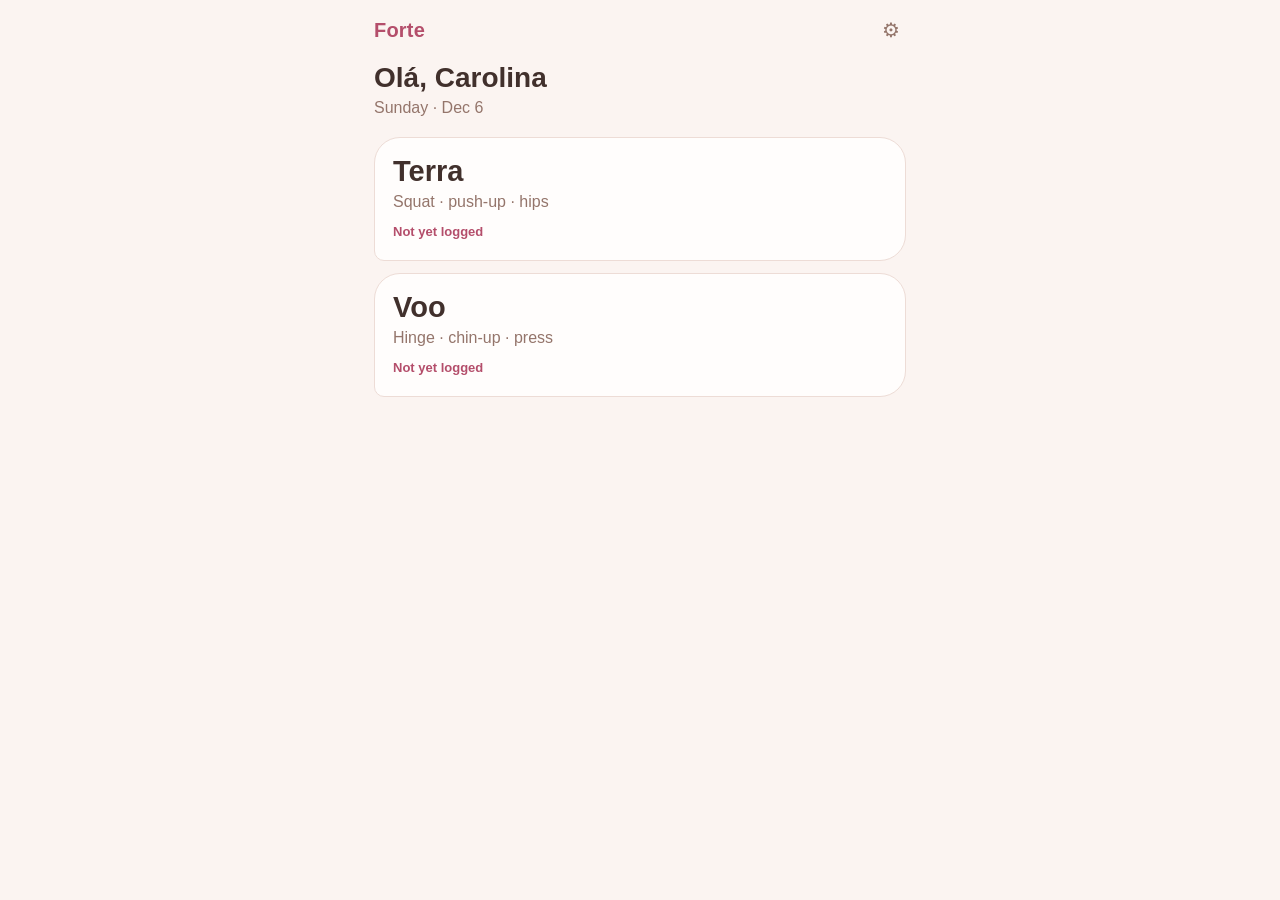
==== index.html @ d0f040a5 "Forte v1.0.0 — Carolina's gym companion (Morning Rosé) Strength Rebuild engine, reskinned and reseed" ====
<!DOCTYPE html>
<html lang="en">
<head>
<meta charset="utf-8">
<meta name="viewport" content="width=device-width, initial-scale=1, maximum-scale=1, viewport-fit=cover, user-scalable=no">
<title>Forte</title>
<meta name="description" content="Carolina's gym companion — the Forte program">
<meta name="theme-color" media="(prefers-color-scheme: light)" content="#FBF4F1">
<meta name="theme-color" media="(prefers-color-scheme: dark)" content="#241B1E">
<meta name="apple-mobile-web-app-capable" content="yes">
<meta name="mobile-web-app-capable" content="yes">
<meta name="apple-mobile-web-app-status-bar-style" content="black-translucent">
<meta name="apple-mobile-web-app-title" content="Forte">
<link rel="manifest" href="manifest.webmanifest">
<link rel="apple-touch-icon" href="icons/icon-180.png">
<link rel="icon" type="image/png" href="icons/icon-192.png">
<link rel="stylesheet" href="styles.css">
<script>
  // Set the pinned theme before first paint so there's no flash.
  try {
    var s = JSON.parse(localStorage.getItem('forte-state-v1'));
    var t = s && s.settings && s.settings.theme;
    if (t === 'light' || t === 'dark') document.documentElement.setAttribute('data-theme', t);
  } catch (e) {}
</script>
</head>
<body>
  <main id="app"></main>

  <script src="seed.js"></script>
  <script src="app.js"></script>
  <script>
    if ('serviceWorker' in navigator) {
      window.addEventListener('load', () =>
        navigator.serviceWorker.register('sw.js', { updateViaCache: 'none' }));
    }
  </script>
</body>
</html>
---- styles.css ----
/* Forte — Morning Rosé. One gym surface, one-press rest.
   Warm shell, one deep rose, rounded display type, petal corners.
   All state reads on luminance contrast, never hue alone.
   Base = light (the rosé identity). Dark twin follows. An explicit
   data-theme on <html> wins over the OS preference, both directions. */

:root, :root[data-theme="light"] {
  --bg: #FBF4F1;
  --surface: #F4E7E2;
  --card: #FFFDFC;
  --raised: #F0E1DB;
  --line: #EDDCD6;
  --ink: #41302C;
  --dim: #94756B;
  --rose: #B44E6B;
  --rose-wash: rgba(180, 78, 107, 0.10);
  --on-rose: #FFF6F3;
  --danger: #B0563B;
}

/* Evening rosé: cocoa-plum field, a lighter rose that holds its
   luminance lift against the dark page. */
:root[data-theme="dark"] {
  --bg: #241B1E;
  --surface: #2D2226;
  --card: #33272B;
  --raised: #3D2E33;
  --line: #443338;
  --ink: #F5EAE7;
  --dim: #B69C99;
  --rose: #E08BA0;
  --rose-wash: rgba(224, 139, 160, 0.14);
  --on-rose: #3C1420;
  --danger: #E8917B;
}

@media (prefers-color-scheme: dark) {
  :root:not([data-theme]) {
    --bg: #241B1E;
    --surface: #2D2226;
    --card: #33272B;
    --raised: #3D2E33;
    --line: #443338;
    --ink: #F5EAE7;
    --dim: #B69C99;
    --rose: #E08BA0;
    --rose-wash: rgba(224, 139, 160, 0.14);
    --on-rose: #3C1420;
    --danger: #E8917B;
  }
}

:root {
  --display: ui-rounded, 'SF Pro Rounded', 'Arial Rounded MT Bold', -apple-system, sans-serif;
  --body: -apple-system, BlinkMacSystemFont, 'Segoe UI', Roboto, sans-serif;
  --radius: 20px;
  /* the petal: three soft corners, one tucked — the app's one flourish */
  --petal: 26px 26px 26px 10px;
}

* { margin: 0; padding: 0; box-sizing: border-box; }
html { -webkit-text-size-adjust: 100%; }
body {
  background: var(--bg);
  color: var(--ink);
  font-family: var(--body);
  font-size: 16px;
  line-height: 1.45;
  min-height: 100dvh;
  -webkit-tap-highlight-color: transparent;
  overflow-x: clip;   /* one over-wide element must never shift the page */
}
button { font: inherit; color: inherit; background: none; border: none; cursor: pointer; }
input, textarea, select { font: inherit; color: var(--ink); }
a { color: inherit; text-decoration: none; }

:focus-visible { outline: 2px solid var(--rose); outline-offset: 2px; border-radius: 6px; }

@media (prefers-reduced-motion: reduce) {
  *, *::before, *::after { transition: none !important; animation: none !important; }
}

.hidden { display: none !important; }

/* ---------- layout ---------- */

#app {
  max-width: 560px;
  margin: 0 auto;
  padding: calc(env(safe-area-inset-top) + 14px) 14px calc(env(safe-area-inset-bottom) + 40px);
}

.topbar {
  display: flex; align-items: center; justify-content: space-between;
  margin-bottom: 16px; gap: 10px;
}
.wordmark {
  font-family: var(--display); font-weight: 700; font-size: 20px;
  color: var(--rose); letter-spacing: 0.01em;
}
.gear { font-size: 20px; color: var(--dim); padding: 2px 6px; }
.backlink {
  font-family: var(--display); font-weight: 700; font-size: 15px;
  color: var(--dim);
}

.eyebrow {
  font-family: var(--display); font-weight: 700; font-size: 15px;
  color: var(--rose);
  margin: 18px 0 8px;
}

/* ---------- home ---------- */

.greet { margin: 4px 0 18px; }
.greet-ola {
  font-family: var(--display); font-weight: 700; font-size: 28px;
  line-height: 1.1;
}
.greet-date { color: var(--dim); margin-top: 2px; }

.daygrid { display: grid; gap: 12px; }
.daycard {
  display: block; background: var(--card); border: 1px solid var(--line);
  border-radius: var(--petal); padding: 18px 18px;
}
.daycard-name {
  font-family: var(--display); font-weight: 700; font-size: 29px;
  line-height: 1.1;
}
.daycard-sub { color: var(--dim); margin-top: 2px; }
.daycard-last {
  margin-top: 10px; font-family: var(--display); font-weight: 700;
  font-size: 13px; color: var(--rose); font-variant-numeric: tabular-nums;
}

/* ---------- day header ---------- */

.dayhead { margin-bottom: 10px; }
.dayhead-name {
  font-family: var(--display); font-weight: 700; font-size: 26px;
}
.dayhead-sub { color: var(--dim); font-size: 17px; font-weight: 500; font-family: var(--body); }

/* ---------- rest dock ---------- */

.restdock {
  position: sticky; top: env(safe-area-inset-top, 0px); z-index: 5;
  background: var(--bg);
  padding: 8px 0 10px;
  margin: 0 0 12px;
}

/* Opaque strip over the status-bar / Dynamic Island band so content
   scrolling past the stuck restdock doesn't show through it. */
body::before {
  content: '';
  position: fixed; top: 0; left: 0; right: 0;
  height: env(safe-area-inset-top, 0px);
  background: var(--bg);
  z-index: 6;
  pointer-events: none;
}

.rest-idle { display: grid; grid-template-columns: 1fr 1fr; gap: 10px; }
.restbtn {
  background: var(--rose); color: var(--on-rose);
  border-radius: 999px; padding: 15px 10px;
  font-family: var(--display); font-weight: 700; font-size: 18px;
}
.restbtn span { font-variant-numeric: tabular-nums; opacity: 0.8; margin-left: 4px; }
.restbtn.heavy { background: var(--raised); color: var(--ink); border: 1px solid var(--line); }

/* Running rest is a pill that fills as she rests — the button is the clock. */
.rest-running {
  position: relative; overflow: hidden;
  background: var(--card); border: 1px solid var(--line);
  border-radius: 999px; padding: 11px 18px;
}
.rest-fill {
  position: absolute; top: 0; bottom: 0; left: 0; width: 0;
  background: var(--rose-wash); border-right: 2px solid var(--rose);
  transition: width 0.25s linear;
}
.rest-row { position: relative; display: flex; align-items: center; gap: 10px; }
.rest-time {
  font-family: var(--display); font-weight: 700; font-size: 27px;
  font-variant-numeric: tabular-nums; min-width: 70px;
}
.rest-label { color: var(--dim); font-size: 13px; flex: 1; }
.rest-mini {
  width: 40px; height: 40px; border-radius: 999px;
  background: var(--raised); border: 1px solid var(--line);
  font-size: 16px; color: var(--dim); flex: none;
}

.rest-done {
  width: 100%; background: var(--rose); color: var(--on-rose);
  border-radius: 999px; padding: 15px 10px;
  font-family: var(--display); font-weight: 700; font-size: 18px;
  animation: restpulse 0.9s ease-in-out infinite alternate;
}
@keyframes restpulse { from { filter: brightness(1); } to { filter: brightness(1.12); } }

/* ---------- slots ---------- */

/* minmax(0,1fr): a number input's intrinsic width must never size the track */
.slots { display: grid; gap: 11px; grid-template-columns: minmax(0, 1fr); }
.slot {
  background: var(--card); border: 1px solid var(--line);
  border-radius: var(--radius); padding: 14px 16px;
}
.slot-head { display: flex; justify-content: space-between; align-items: baseline; gap: 10px; }
.slot-name {
  font-family: var(--display); font-weight: 700; font-size: 19px;
  line-height: 1.15;
}
.slot-target {
  font-family: var(--display); font-weight: 700; font-size: 13.5px;
  color: var(--dim); white-space: nowrap;
  font-variant-numeric: tabular-nums;
}
.slot-cue { color: var(--dim); font-size: 14px; margin-top: 3px; }

.warmup {
  margin-top: 8px; padding: 7px 11px; border-radius: 12px;
  background: var(--rose-wash); font-size: 14px;
}
.warmup-tag {
  font-family: var(--display); font-weight: 700; font-size: 12.5px;
  color: var(--rose);
  margin-right: 6px;
}

.menu { margin: 8px 0 0; padding-left: 18px; font-size: 14px; }
.menu li { margin: 1px 0; }

.slot-foot { display: flex; align-items: center; gap: 10px; margin-top: 10px; }
.chip {
  display: inline-flex; align-items: baseline; gap: 5px;
  background: var(--raised); border: 1px solid var(--line);
  border-radius: 999px; padding: 8px 16px;
}
.chip-num {
  font-family: var(--display); font-weight: 700; font-size: 21px;
  font-variant-numeric: tabular-nums;
}
.chip-unit { color: var(--dim); font-size: 13px; }
.chip-reps {
  font-family: var(--display); font-weight: 700; font-size: 16px;
  color: var(--dim); font-variant-numeric: tabular-nums;
}
.chip.open .chip-reps { color: var(--ink); }
.chip-caret {
  align-self: center; display: inline-block;
  color: var(--dim); font-size: 10px; margin-left: 2px;
  transition: transform 0.15s ease;
}
.chip.open { border-color: var(--rose); background: var(--rose-wash); }
.chip.open .chip-caret { transform: rotate(180deg); color: var(--rose); }

.notebtn {
  margin-left: auto; color: var(--dim); font-size: 14px; padding: 8px 6px;
}
.notebtn.has-note { color: var(--rose); }

.chip-edit { display: flex; gap: 8px; margin-top: 10px; }
.chip-edit.stacked { display: block; }
.edit-row { display: flex; gap: 8px; align-items: center; }
.edit-row + .edit-row { margin-top: 8px; }
.edit-tag {
  width: 40px; flex: none; text-align: right;
  font-family: var(--display); font-weight: 700; font-size: 12px;
  color: var(--dim);
}
.step {
  width: 56px; border-radius: 999px; background: var(--raised);
  border: 1px solid var(--line);
  font-family: var(--display); font-weight: 700; font-size: 17px;
}
.chip-input {
  flex: 1; min-width: 0; text-align: center;
  background: var(--surface); border: 1px solid var(--line); border-radius: 14px;
  padding: 10px 6px; font-size: 20px; font-variant-numeric: tabular-nums;
}

.note-edit { margin-top: 8px; }
.note-edit textarea, #finishnote, #importbox {
  width: 100%; background: var(--surface); border: 1px solid var(--line);
  border-radius: 14px; padding: 9px 11px; font-size: 15px; resize: vertical;
}

/* ---------- finish ---------- */

.finishbtn {
  width: 100%; margin-top: 16px;
  border: 1px solid var(--line); background: var(--card); color: var(--ink);
  border-radius: 999px; padding: 15px 10px;
  font-family: var(--display); font-weight: 700; font-size: 18px;
}
.finishbtn.solid { background: var(--rose); color: var(--on-rose); border: none; }
.finish-wrap { display: grid; gap: 12px; }
.finish-hint { color: var(--dim); font-size: 14px; }

/* ---------- settings & editor ---------- */

.settings { display: grid; gap: 12px; }
.setrow {
  display: flex; align-items: center; justify-content: space-between; gap: 10px;
  background: var(--card); border: 1px solid var(--line);
  border-radius: var(--radius); padding: 12px 15px;
}
.setlabel { font-weight: 600; }
.segwrap { display: flex; gap: 6px; }
.seg {
  padding: 7px 14px; border-radius: 999px; border: 1px solid var(--line);
  background: var(--surface); color: var(--dim);
  font-family: var(--display); font-weight: 700; font-size: 14px;
}
.seg.on { background: var(--rose); color: var(--on-rose); border-color: var(--rose); }
.setnum {
  width: 76px; text-align: center; background: var(--surface);
  border: 1px solid var(--line); border-radius: 12px; padding: 8px 6px;
  font-variant-numeric: tabular-nums;
}
.setbtn {
  display: inline-block; padding: 8px 15px; border-radius: 999px;
  border: 1px solid var(--line); background: var(--surface); color: var(--ink);
  font-size: 14px; text-align: center;
}
.setbtn.danger { color: var(--danger); border-color: var(--danger); }
.btnrow { display: flex; gap: 8px; flex-wrap: wrap; }
.version { color: var(--dim); font-size: 13px; text-align: center; margin-top: 8px; }

.proglist { display: grid; gap: 8px; margin-bottom: 6px; }
.progrow {
  display: flex; justify-content: space-between; align-items: baseline; gap: 10px;
  background: var(--card); border: 1px solid var(--line);
  border-radius: 14px; padding: 11px 14px; font-weight: 600;
}
.progrow-target { color: var(--dim); font-weight: 400; font-size: 14px; white-space: nowrap; }

.editfield { display: grid; gap: 4px; }
.editfield span {
  font-family: var(--display); font-weight: 700; font-size: 13px;
  color: var(--dim);
}
.editfield input, .editfield textarea {
  background: var(--surface); border: 1px solid var(--line);
  border-radius: 14px; padding: 10px 12px; font-size: 15px; width: 100%;
}

/* ---------- toast ---------- */

#toast {
  position: fixed; left: 50%; bottom: calc(env(safe-area-inset-bottom) + 20px);
  transform: translateX(-50%) translateY(16px);
  background: var(--raised); color: var(--ink);
  border: 1px solid var(--line); border-radius: 16px;
  padding: 10px 18px; font-size: 15px; opacity: 0;
  transition: opacity 0.2s, transform 0.2s; pointer-events: none;
  max-width: 90vw; text-align: center; z-index: 50;
}
#toast.show { opacity: 1; transform: translateX(-50%) translateY(0); }
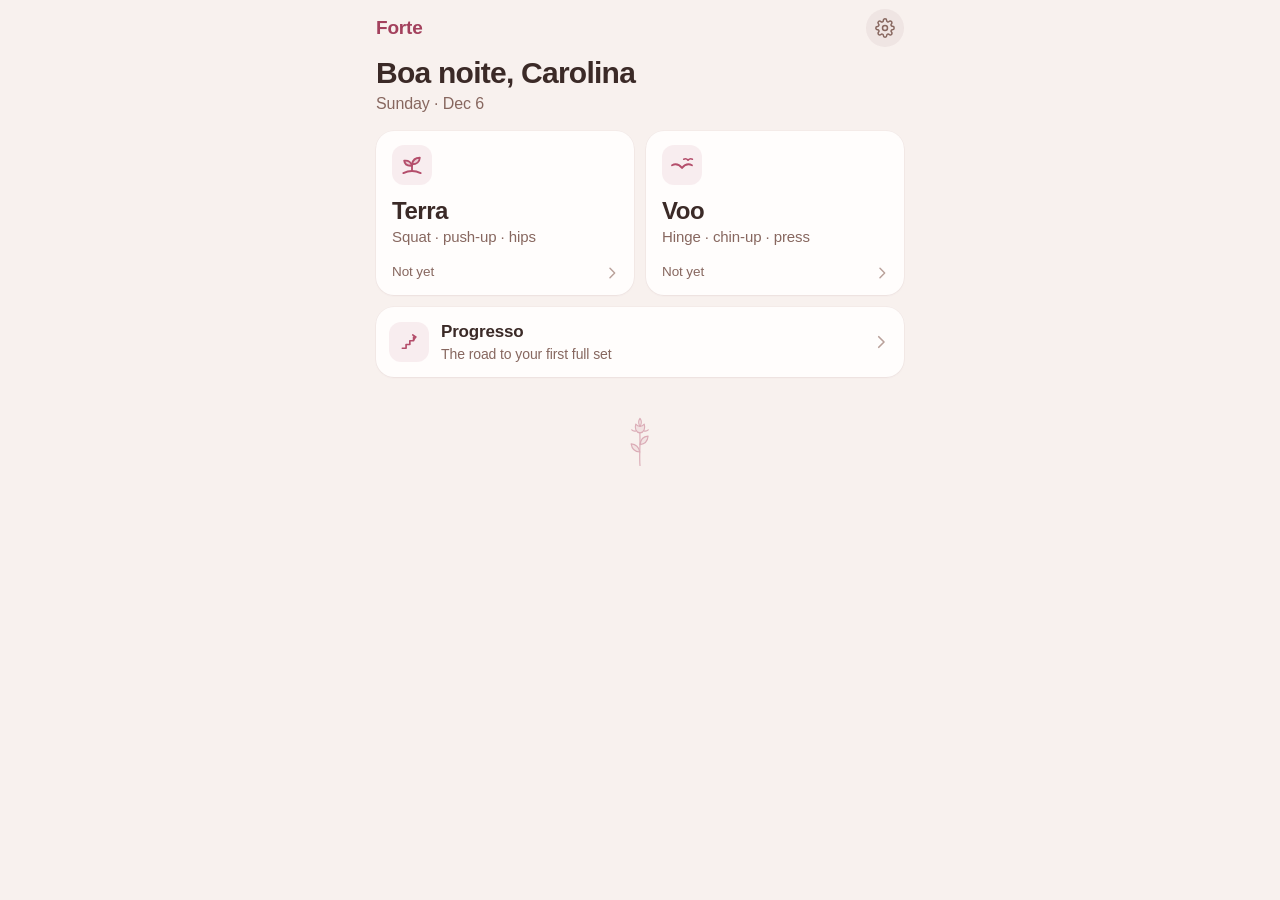
==== commit e291c9b8: "Design pass: calmer surfaces, one row per exercise, Progresso rebuilt (v1.10.0) Visual and Progresso" ====
--- a/index.html
+++ b/index.html
@@ -5,8 +5,8 @@
 <meta name="viewport" content="width=device-width, initial-scale=1, maximum-scale=1, viewport-fit=cover, user-scalable=no">
 <title>Forte</title>
 <meta name="description" content="Carolina's gym companion — the Forte program">
-<meta name="theme-color" media="(prefers-color-scheme: light)" content="#FBF4F1">
-<meta name="theme-color" media="(prefers-color-scheme: dark)" content="#241B1E">
+<meta name="theme-color" media="(prefers-color-scheme: light)" content="#F8F1EE">
+<meta name="theme-color" media="(prefers-color-scheme: dark)" content="#1D1517">
 <meta name="apple-mobile-web-app-capable" content="yes">
 <meta name="mobile-web-app-capable" content="yes">
 <meta name="apple-mobile-web-app-status-bar-style" content="black-translucent">
--- a/styles.css
+++ b/styles.css
@@ -1,203 +1,371 @@
-/* Forte — Morning Rosé. One gym surface, one-press rest.
-   Warm shell, one deep rose, rounded display type, petal corners.
-   All state reads on luminance contrast, never hue alone.
-   Base = light (the rosé identity). Dark twin follows. An explicit
+/* Forte — Morning Rosé, calmer. One gym surface, one-press rest.
+   Warm shell, one deep rose. The system font carries the words; Barlow
+   Condensed is kept for numbers only, so weights, reps and the rest clock
+   read like an instrument. Borderless cards, one radius family.
+   State always reads on luminance or shape, never hue alone. */
+
+@font-face {
+  font-family: 'Barlow Condensed';
+  font-style: normal; font-weight: 500; font-display: swap;
+  src: url('fonts/barlow-condensed-500.woff2') format('woff2');
+}
+@font-face {
+  font-family: 'Barlow Condensed';
+  font-style: normal; font-weight: 600; font-display: swap;
+  src: url('fonts/barlow-condensed-600.woff2') format('woff2');
+}
+
+/* ---------- tokens ----------
+   Base = light (the rosé identity); the evening twin follows. An explicit
    data-theme on <html> wins over the OS preference, both directions. */
 
 :root, :root[data-theme="light"] {
-  --bg: #FBF4F1;
-  --surface: #F4E7E2;
-  --card: #FFFDFC;
-  --raised: #F0E1DB;
-  --line: #EDDCD6;
-  --ink: #41302C;
-  --dim: #94756B;
+  --bg: #F8F1EE;
+  --glass: rgba(248, 241, 238, 0.86);
+  --surface: #FFFDFC;          /* cards */
+  --inset: #F8EFEB;            /* panels inside cards */
+  --fill: rgba(96, 44, 54, 0.06);     /* controls */
+  --fill-2: rgba(96, 44, 54, 0.11);   /* pressed / selected */
+  --sep: rgba(96, 44, 54, 0.1);
+  --ink: #3B2A27;
+  --dim: #87675F;
+  --faint: #B9A19A;
   --rose: #B44E6B;
-  --rose-wash: rgba(180, 78, 107, 0.10);
+  --rose-ink: #A3415D;        /* rose as text */
+  --rose-wash: rgba(180, 78, 107, 0.09);
+  --rose-line: rgba(180, 78, 107, 0.26);
   --on-rose: #FFF6F3;
   --danger: #B0563B;
+  --card-shadow: 0 1px 2px rgba(96, 44, 54, 0.05), 0 0 0 0.5px rgba(96, 44, 54, 0.06);
+  --seg-on: #FFFDFC;
+  color-scheme: light;
 }
 
 /* Evening rosé: cocoa-plum field, a lighter rose that holds its
    luminance lift against the dark page. */
 :root[data-theme="dark"] {
-  --bg: #241B1E;
-  --surface: #2D2226;
-  --card: #33272B;
-  --raised: #3D2E33;
-  --line: #443338;
+  --bg: #1D1517;
+  --glass: rgba(29, 21, 23, 0.86);
+  --surface: #2A1F22;
+  --inset: #33272A;
+  --fill: rgba(255, 228, 234, 0.07);
+  --fill-2: rgba(255, 228, 234, 0.12);
+  --sep: rgba(255, 228, 234, 0.08);
   --ink: #F5EAE7;
-  --dim: #B69C99;
+  --dim: #B49A96;
+  --faint: #7C6468;
   --rose: #E08BA0;
-  --rose-wash: rgba(224, 139, 160, 0.14);
+  --rose-ink: #EC9DB0;
+  --rose-wash: rgba(224, 139, 160, 0.13);
+  --rose-line: rgba(224, 139, 160, 0.3);
   --on-rose: #3C1420;
   --danger: #E8917B;
+  --card-shadow: none;
+  --seg-on: #4A3A3E;
+  color-scheme: dark;
 }
 
 @media (prefers-color-scheme: dark) {
   :root:not([data-theme]) {
-    --bg: #241B1E;
-    --surface: #2D2226;
-    --card: #33272B;
-    --raised: #3D2E33;
-    --line: #443338;
+    --bg: #1D1517;
+    --glass: rgba(29, 21, 23, 0.86);
+    --surface: #2A1F22;
+    --inset: #33272A;
+    --fill: rgba(255, 228, 234, 0.07);
+    --fill-2: rgba(255, 228, 234, 0.12);
+    --sep: rgba(255, 228, 234, 0.08);
     --ink: #F5EAE7;
-    --dim: #B69C99;
+    --dim: #B49A96;
+    --faint: #7C6468;
     --rose: #E08BA0;
-    --rose-wash: rgba(224, 139, 160, 0.14);
+    --rose-ink: #EC9DB0;
+    --rose-wash: rgba(224, 139, 160, 0.13);
+    --rose-line: rgba(224, 139, 160, 0.3);
     --on-rose: #3C1420;
     --danger: #E8917B;
+    --card-shadow: none;
+    --seg-on: #4A3A3E;
+    color-scheme: dark;
   }
 }
 
 :root {
-  --display: ui-rounded, 'SF Pro Rounded', 'Arial Rounded MT Bold', -apple-system, sans-serif;
-  --body: -apple-system, BlinkMacSystemFont, 'Segoe UI', Roboto, sans-serif;
-  --radius: 20px;
-  /* the petal: three soft corners, one tucked — the app's one flourish */
-  --petal: 26px 26px 26px 10px;
+  --num: 'Barlow Condensed', 'Avenir Next Condensed', 'Arial Narrow', sans-serif;
+  --body: -apple-system, BlinkMacSystemFont, 'SF Pro Text', 'Segoe UI', Roboto, sans-serif;
+  --r-card: 18px;
+  --r-ctl: 12px;
+  --r-sm: 9px;
+  --ease: cubic-bezier(0.2, 0.8, 0.2, 1);
+  --spring: cubic-bezier(0.34, 1.56, 0.64, 1);
+  --gutter: 16px;
 }
 
 * { margin: 0; padding: 0; box-sizing: border-box; }
-html { -webkit-text-size-adjust: 100%; }
+html { -webkit-text-size-adjust: 100%; touch-action: manipulation; }
 body {
   background: var(--bg);
   color: var(--ink);
   font-family: var(--body);
   font-size: 16px;
-  line-height: 1.45;
+  line-height: 1.4;
+  letter-spacing: -0.006em;
   min-height: 100dvh;
+  -webkit-font-smoothing: antialiased;
   -webkit-tap-highlight-color: transparent;
   overflow-x: clip;   /* one over-wide element must never shift the page */
 }
-button { font: inherit; color: inherit; background: none; border: none; cursor: pointer; }
-input, textarea, select { font: inherit; color: var(--ink); }
+button {
+  font: inherit; color: inherit; background: none; border: none; cursor: pointer;
+  letter-spacing: inherit; text-align: inherit;
+}
+button, a { -webkit-user-select: none; user-select: none; -webkit-touch-callout: none; }
+input, textarea, select { font: inherit; color: var(--ink); letter-spacing: normal; }
+input::placeholder, textarea::placeholder { color: var(--faint); }
 a { color: inherit; text-decoration: none; }
-
+svg { display: block; }
+h1 { font: inherit; }
+
+/* no spinners on number fields — the steppers do that job */
+input[type="number"] { -moz-appearance: textfield; appearance: textfield; }
+input[type="number"]::-webkit-inner-spin-button,
+input[type="number"]::-webkit-outer-spin-button { -webkit-appearance: none; margin: 0; }
+
+:focus { outline: none; }
 :focus-visible { outline: 2px solid var(--rose); outline-offset: 2px; border-radius: 6px; }
+input:focus-visible, textarea:focus-visible { outline: none; }
+
+.hidden { display: none !important; }
+.dim { color: var(--dim); }
+
+.ico { width: 20px; height: 20px; flex: none; }
+
+/* Press feedback: everything tappable gives a little under the thumb. */
+.daycard, .prow, .restbtn, .rest-mini, .rest-done, .ring, .rung, .val,
+.step, .finishbtn, .seg, .setbtn, .progrow, .mrow, .road, .gear, .backlink,
+.switch, .grow-link, .slot-main {
+  transition: transform 0.16s var(--ease), opacity 0.16s var(--ease),
+              background-color 0.16s var(--ease), color 0.16s var(--ease);
+}
+.daycard:active, .prow:active, .finishbtn:active, .road:active { transform: scale(0.982); }
+.restbtn:active, .rest-done:active, .rung:active, .seg:active, .setbtn:active { transform: scale(0.96); }
+.step:active, .rest-mini:active, .gear:active { transform: scale(0.92); background: var(--fill-2); }
+.ring:active { transform: scale(0.88); }
+.backlink:active, .slot-main:active, .val:active { opacity: 0.55; }
+.mrow:active, .progrow:active, .grow-link:active { background: var(--fill); }
 
 @media (prefers-reduced-motion: reduce) {
   *, *::before, *::after { transition: none !important; animation: none !important; }
 }
-
-.hidden { display: none !important; }
 
 /* ---------- layout ---------- */
 
 #app {
   max-width: 560px;
   margin: 0 auto;
-  padding: calc(env(safe-area-inset-top) + 14px) 14px calc(env(safe-area-inset-bottom) + 40px);
+  padding: calc(env(safe-area-inset-top) + 6px) var(--gutter) calc(env(safe-area-inset-bottom) + 48px);
 }
 
 .topbar {
   display: flex; align-items: center; justify-content: space-between;
-  margin-bottom: 16px; gap: 10px;
+  min-height: 44px; margin-bottom: 4px; gap: 10px;
 }
 .wordmark {
-  font-family: var(--display); font-weight: 700; font-size: 20px;
-  color: var(--rose); letter-spacing: 0.01em;
-}
-.gear { font-size: 20px; color: var(--dim); padding: 2px 6px; }
+  font-size: 19px; font-weight: 700; letter-spacing: -0.01em;
+  color: var(--rose-ink);
+}
+.gear {
+  width: 38px; height: 38px; border-radius: 50%;
+  display: grid; place-items: center;
+  background: var(--fill); color: var(--dim);
+}
+/* Padded out to a ~44pt target (negative margin keeps the layout). */
 .backlink {
-  font-family: var(--display); font-weight: 700; font-size: 15px;
-  color: var(--dim);
-}
-
-.eyebrow {
-  font-family: var(--display); font-weight: 700; font-size: 15px;
-  color: var(--rose);
-  margin: 18px 0 8px;
-}
+  display: inline-flex; align-items: center; gap: 2px;
+  font-size: 17px; font-weight: 500; color: var(--rose-ink);
+  padding: 10px 14px 10px 10px; margin: -10px -14px -10px -10px;
+}
+.backlink .ico { width: 22px; height: 22px; margin-left: -4px; }
+
+.pagehead {
+  font-size: 30px; font-weight: 700; letter-spacing: -0.025em; line-height: 1.12;
+  margin: 2px 0 4px;
+}
+/* Section labels: sentence case, small and calm — no caps anywhere. */
+.sechead {
+  font-size: 15px; font-weight: 600; color: var(--dim); letter-spacing: -0.005em;
+  margin: 24px 4px 8px;
+}
+
+.card, .group {
+  background: var(--surface); box-shadow: var(--card-shadow);
+  border-radius: var(--r-card);
+}
+.group { overflow: hidden; }
+
+/* ---------- ornaments ---------- */
+
+.daymark {
+  width: 40px; height: 40px; flex: none; display: grid; place-items: center;
+  background: var(--rose-wash); color: var(--rose); border-radius: 12px;
+}
+.dayglyph { width: 26px; height: 26px; }
+
+.fieldmark { display: flex; justify-content: center; margin-top: 36px; }
+.sprig { width: 34px; height: 54px; color: var(--rose); opacity: 0.42; }
+
+.bloom-mini { width: 15px; height: 15px; color: var(--rose); flex: none; }
 
 /* ---------- home ---------- */
 
-.greet { margin: 4px 0 18px; }
-.greet-ola {
-  font-family: var(--display); font-weight: 700; font-size: 28px;
-  line-height: 1.1;
-}
-.greet-date { color: var(--dim); margin-top: 2px; }
-
-.daygrid { display: grid; gap: 12px; }
+.greet { margin: 6px 0 16px; }
+.greet-ola { font-size: 30px; font-weight: 700; letter-spacing: -0.025em; line-height: 1.12; }
+.greet-date { color: var(--dim); font-size: 16px; margin-top: 3px; }
+
+.daygrid {
+  display: grid; gap: 12px;
+  grid-template-columns: repeat(auto-fit, minmax(150px, 1fr));
+}
 .daycard {
-  display: block; background: var(--card); border: 1px solid var(--line);
-  border-radius: var(--petal); padding: 18px 18px;
-}
-.daycard-name {
-  font-family: var(--display); font-weight: 700; font-size: 29px;
-  line-height: 1.1;
-}
-.daycard-sub { color: var(--dim); margin-top: 2px; }
+  display: flex; flex-direction: column;
+  background: var(--surface); box-shadow: var(--card-shadow);
+  border-radius: var(--r-card); padding: 14px 14px 13px 16px; min-height: 164px;
+}
+.daycard .daymark { margin-bottom: 12px; }
+.daycard-name { font-size: 24px; font-weight: 700; letter-spacing: -0.02em; line-height: 1.15; }
+.daycard-sub { color: var(--dim); font-size: 15px; margin-top: 2px; line-height: 1.3; }
 .daycard-last {
-  margin-top: 10px; font-family: var(--display); font-weight: 700;
-  font-size: 13px; color: var(--rose); font-variant-numeric: tabular-nums;
-}
+  margin-top: auto; padding-top: 12px;
+  display: flex; align-items: center; justify-content: space-between; gap: 6px;
+  font-size: 13.5px; color: var(--dim);
+}
+.daycard-last .ico { width: 16px; height: 16px; color: var(--faint); }
+.daycard-live, .daycard-done {
+  color: var(--rose-ink); font-weight: 600; display: inline-flex; align-items: center; gap: 6px;
+}
+.daycard-live::before {
+  content: ''; width: 7px; height: 7px; border-radius: 50%; background: var(--rose);
+  box-shadow: 0 0 0 3px var(--rose-wash);
+}
+
+.prow {
+  display: flex; align-items: center; gap: 12px;
+  background: var(--surface); box-shadow: var(--card-shadow);
+  border-radius: var(--r-card); padding: 13px 14px 13px 13px; margin-top: 12px;
+}
+.prow-mark {
+  width: 40px; height: 40px; flex: none; display: grid; place-items: center;
+  background: var(--rose-wash); border-radius: 12px; color: var(--rose);
+}
+.prow-body { min-width: 0; flex: 1; display: flex; flex-direction: column; }
+.prow-t { font-size: 17px; font-weight: 600; letter-spacing: -0.01em; }
+.prow-s {
+  color: var(--dim); font-size: 14px; margin-top: 1px;
+  white-space: nowrap; overflow: hidden; text-overflow: ellipsis;
+}
+.prow-chev { color: var(--faint); display: flex; }
+.prow-chev .ico { width: 18px; height: 18px; }
 
 /* ---------- day header ---------- */
 
-.dayhead { margin-bottom: 10px; }
-.dayhead-name {
-  font-family: var(--display); font-weight: 700; font-size: 26px;
-}
-.dayhead-sub { color: var(--dim); font-size: 17px; font-weight: 500; font-family: var(--body); }
-
-/* ---------- rest dock ---------- */
-
-.restdock {
+.dayhead { display: flex; align-items: center; justify-content: space-between; gap: 12px; margin: 2px 0 8px; }
+.dayhead-name { font-size: 30px; font-weight: 700; letter-spacing: -0.025em; line-height: 1.12; }
+.dayhead-sub { color: var(--dim); font-size: 16px; margin-top: 2px; }
+
+/* ---------- dock: trail + rest, frosted and pinned ----------
+   The session scrolls under it; every rest state is the same height so
+   nothing below ever jumps. The trail rides inside, always in view. */
+
+.dock {
   position: sticky; top: env(safe-area-inset-top, 0px); z-index: 5;
-  background: var(--bg);
-  padding: 8px 0 10px;
-  margin: 0 0 12px;
-}
-
-/* Opaque strip over the status-bar / Dynamic Island band so content
-   scrolling past the stuck restdock doesn't show through it. */
+  background: var(--glass);
+  -webkit-backdrop-filter: saturate(180%) blur(22px);
+  backdrop-filter: saturate(180%) blur(22px);
+  margin: 0 calc(-1 * var(--gutter)) 8px;
+  padding: 8px var(--gutter) 10px;
+}
+/* Matching strip over the status bar / Dynamic Island band. */
 body::before {
   content: '';
   position: fixed; top: 0; left: 0; right: 0;
   height: env(safe-area-inset-top, 0px);
-  background: var(--bg);
-  z-index: 6;
-  pointer-events: none;
-}
+  background: var(--glass);
+  -webkit-backdrop-filter: saturate(180%) blur(22px);
+  backdrop-filter: saturate(180%) blur(22px);
+  z-index: 6; pointer-events: none;
+}
+
+.trail { display: flex; align-items: center; gap: 10px; margin: 0 2px 9px; }
+.trail-bar { display: flex; gap: 3px; flex: 1; }
+.trail-pip {
+  flex: 1; height: 4px; border-radius: 2px; background: var(--fill-2);
+  transition: background-color 0.3s var(--ease);
+}
+.trail-pip.on { background: var(--rose); }
+.trail-count {
+  font-family: var(--num); font-weight: 600; font-size: 15px;
+  color: var(--dim); font-variant-numeric: tabular-nums; white-space: nowrap;
+}
+.trail.all .trail-count { color: var(--rose-ink); }
+/* The last ring of the session sends a ripple down the bar. */
+.trail.bloomed .trail-pip { animation: pipwave 0.6s var(--ease) backwards; }
+.trail.bloomed .trail-pip:nth-child(2) { animation-delay: 40ms; }
+.trail.bloomed .trail-pip:nth-child(3) { animation-delay: 80ms; }
+.trail.bloomed .trail-pip:nth-child(4) { animation-delay: 120ms; }
+.trail.bloomed .trail-pip:nth-child(5) { animation-delay: 160ms; }
+.trail.bloomed .trail-pip:nth-child(6) { animation-delay: 200ms; }
+.trail.bloomed .trail-pip:nth-child(7) { animation-delay: 240ms; }
+.trail.bloomed .trail-pip:nth-child(8) { animation-delay: 280ms; }
+.trail.bloomed .trail-pip:nth-child(9) { animation-delay: 320ms; }
+.trail.bloomed .trail-pip:nth-child(n+10) { animation-delay: 360ms; }
+@keyframes pipwave { 40% { transform: scaleY(2.4); } }
 
 .rest-idle { display: grid; grid-template-columns: 1fr 1fr; gap: 10px; }
 .restbtn {
+  height: 64px;
+  display: flex; align-items: center; justify-content: center; gap: 8px;
   background: var(--rose); color: var(--on-rose);
-  border-radius: 999px; padding: 15px 10px;
-  font-family: var(--display); font-weight: 700; font-size: 18px;
-}
-.restbtn span { font-variant-numeric: tabular-nums; opacity: 0.8; margin-left: 4px; }
-.restbtn.heavy { background: var(--raised); color: var(--ink); border: 1px solid var(--line); }
-
-/* Running rest is a pill that fills as she rests — the button is the clock. */
+  border-radius: 16px; padding: 0 10px;
+}
+.restbtn-k { font-size: 16px; font-weight: 600; opacity: 0.8; }
+.restbtn-t {
+  font-family: var(--num); font-weight: 600; font-size: 28px; line-height: 1;
+  font-variant-numeric: tabular-nums; letter-spacing: 0.01em;
+}
+.restbtn.quiet { background: var(--surface); color: var(--ink); box-shadow: var(--card-shadow); }
+.restbtn.quiet .restbtn-k { color: var(--dim); opacity: 1; }
+
+/* Running rest is the box that fills as she rests — the box is the clock. */
 .rest-running {
-  position: relative; overflow: hidden;
-  background: var(--card); border: 1px solid var(--line);
-  border-radius: 999px; padding: 11px 18px;
+  position: relative; overflow: hidden; height: 64px;
+  background: var(--surface); box-shadow: var(--card-shadow);
+  border-radius: 16px; padding: 0 12px 0 16px;
+  display: flex; align-items: center;
 }
 .rest-fill {
   position: absolute; top: 0; bottom: 0; left: 0; width: 0;
-  background: var(--rose-wash); border-right: 2px solid var(--rose);
+  background: var(--rose-wash);
   transition: width 0.25s linear;
 }
-.rest-row { position: relative; display: flex; align-items: center; gap: 10px; }
+.rest-row { position: relative; display: flex; align-items: center; gap: 12px; width: 100%; }
 .rest-time {
-  font-family: var(--display); font-weight: 700; font-size: 27px;
-  font-variant-numeric: tabular-nums; min-width: 70px;
-}
-.rest-label { color: var(--dim); font-size: 13px; flex: 1; }
+  font-family: var(--num); font-weight: 600; font-size: 40px; line-height: 1;
+  font-variant-numeric: tabular-nums; letter-spacing: 0.01em; min-width: 78px;
+}
+.rest-label {
+  font-size: 15px; font-weight: 500; color: var(--dim); flex: 1; min-width: 0;
+  white-space: nowrap; overflow: hidden; text-overflow: ellipsis;
+}
 .rest-mini {
-  width: 40px; height: 40px; border-radius: 999px;
-  background: var(--raised); border: 1px solid var(--line);
-  font-size: 16px; color: var(--dim); flex: none;
-}
+  width: 40px; height: 40px; border-radius: 50%;
+  display: grid; place-items: center;
+  background: var(--fill); color: var(--ink); flex: none;
+}
+.rest-mini .ico { width: 18px; height: 18px; }
 
 .rest-done {
-  width: 100%; background: var(--rose); color: var(--on-rose);
-  border-radius: 999px; padding: 15px 10px;
-  font-family: var(--display); font-weight: 700; font-size: 18px;
+  width: 100%; height: 64px; background: var(--rose); color: var(--on-rose);
+  border-radius: 16px; font-size: 19px; font-weight: 700; letter-spacing: -0.01em;
+  text-align: center;
   animation: restpulse 0.9s ease-in-out infinite alternate;
 }
 @keyframes restpulse { from { filter: brightness(1); } to { filter: brightness(1.12); } }
@@ -205,160 +373,490 @@
 /* ---------- slots ---------- */
 
 /* minmax(0,1fr): a number input's intrinsic width must never size the track */
-.slots { display: grid; gap: 11px; grid-template-columns: minmax(0, 1fr); }
-.slot {
-  background: var(--card); border: 1px solid var(--line);
-  border-radius: var(--radius); padding: 14px 16px;
-}
-.slot-head { display: flex; justify-content: space-between; align-items: baseline; gap: 10px; }
+.slots { display: grid; gap: 12px; grid-template-columns: minmax(0, 1fr); }
+
+/* Consecutive singles share a card; pairs and trios get their own card
+   with a header. Rows are split by hairlines that start at the name. */
+.slotgroup {
+  background: var(--surface); box-shadow: var(--card-shadow);
+  border-radius: var(--r-card); overflow: hidden;
+  display: grid; grid-template-columns: minmax(0, 1fr);
+}
+.slot { position: relative; padding: 0 14px; }
+.slot + .slot::before {
+  content: ''; position: absolute; top: 0; left: 54px; right: 0;
+  border-top: 0.5px solid var(--sep);
+}
+.slot-row { position: relative; display: flex; align-items: center; gap: 12px; min-height: 64px; }
+.slot-main {
+  flex: 1; min-width: 0; text-align: left; padding: 11px 0;
+  display: flex; flex-direction: column; gap: 1px;
+}
 .slot-name {
-  font-family: var(--display); font-weight: 700; font-size: 19px;
-  line-height: 1.15;
-}
-.slot-target {
-  font-family: var(--display); font-weight: 700; font-size: 13.5px;
-  color: var(--dim); white-space: nowrap;
+  font-size: 17px; font-weight: 600; letter-spacing: -0.012em; line-height: 1.25;
+  transition: opacity 0.2s;
+}
+.note-dot {
+  display: none; width: 6px; height: 6px; border-radius: 50%;
+  background: var(--rose); margin-left: 7px; vertical-align: 3px;
+}
+.slot.has-note .note-dot { display: inline-block; }
+.slot-sub {
+  font-size: 14.5px; line-height: 1.3; color: var(--dim);
+  white-space: nowrap; overflow: hidden; text-overflow: ellipsis;
+  transition: opacity 0.2s;
+}
+.sub-t {
+  font-family: var(--num); font-weight: 500; font-size: 15.5px;
+  font-variant-numeric: tabular-nums; letter-spacing: 0.01em;
+}
+.sub-r.now { color: var(--rose-ink); font-weight: 600; }
+.slot.open .slot-name { color: var(--rose-ink); }
+
+/* Everything under the row sits in the name's column, not the ring's. */
+.slot-drawer {
+  margin-left: 40px; padding: 0 0 16px;
+  display: grid; grid-template-columns: minmax(0, 1fr); gap: 12px;
+  animation: reveal 0.22s var(--ease);
+}
+@keyframes reveal { from { opacity: 0; transform: translateY(-4px); } to { opacity: 1; transform: none; } }
+.slot-cue { color: var(--dim); font-size: 15px; line-height: 1.4; margin-top: -4px; }
+.pair-note {
+  display: flex; align-items: center; gap: 6px;
+  font-size: 14px; font-weight: 600; color: var(--rose-ink);
+}
+.pair-note .ico { width: 15px; height: 15px; }
+
+/* Pair / trio card: a tinted header names the deal and its rest. When
+   the last member finishes, the header turns into a small bloom. */
+.grouphead {
+  display: flex; align-items: center; min-height: 38px;
+  padding: 9px 16px 8px 14px;
+  font-size: 13.5px; font-weight: 600; color: var(--rose-ink);
+  background: var(--rose-wash);
+}
+.gh-live, .gh-done { display: flex; align-items: center; gap: 7px; flex: 1; min-width: 0; }
+.gh-live .ico { width: 15px; height: 15px; }
+.gh-rest { margin-left: auto; font-weight: 500; color: var(--dim); font-family: var(--num); font-size: 15px; font-variant-numeric: tabular-nums; }
+.gh-done { display: none; }
+.slotgroup.done .gh-live { display: none; }
+.slotgroup.done .gh-done { display: flex; }
+.slotgroup.done .grouphead { background: transparent; }
+.slotgroup.just .gh-done { animation: ghin 0.5s var(--spring); }
+.slotgroup.just .gh-done .bloom-mini { animation: spinin 0.7s var(--spring); }
+@keyframes ghin { from { opacity: 0; transform: translateY(4px); } }
+@keyframes spinin { from { transform: rotate(-90deg) scale(0.2); } }
+
+/* The ring: tap when a set is done. 28px visual; an invisible inset
+   extends the hit area to ~50pt. */
+.ring {
+  width: 28px; height: 28px; flex: none; align-self: center;
+  border-radius: 50%; border: 2px solid var(--faint); background: transparent;
+  position: relative; padding: 0;
+}
+.ring::before { content: ''; position: absolute; inset: -11px; }
+.ring.on { background: var(--rose); border-color: var(--rose); }
+.ring.on:not(.counting)::after {
+  content: ''; position: absolute; inset: 0;
+  background: var(--on-rose);
+  -webkit-mask: url("data:image/svg+xml,%3Csvg xmlns='http://www.w3.org/2000/svg' viewBox='0 0 24 24' fill='none' stroke='black' stroke-width='3.2' stroke-linecap='round' stroke-linejoin='round'%3E%3Cpath d='M5 12.5l4.5 4.5L19 7.5'/%3E%3C/svg%3E") center / 15px no-repeat;
+  mask: url("data:image/svg+xml,%3Csvg xmlns='http://www.w3.org/2000/svg' viewBox='0 0 24 24' fill='none' stroke='black' stroke-width='3.2' stroke-linecap='round' stroke-linejoin='round'%3E%3Cpath d='M5 12.5l4.5 4.5L19 7.5'/%3E%3C/svg%3E") center / 15px no-repeat;
+}
+.ring.pop { animation: ringpop 0.34s var(--ease); }
+@keyframes ringpop { 0% { transform: scale(0.82); } 55% { transform: scale(1.12); } 100% { transform: scale(1); } }
+
+/* Counting ring: each tap banks one set and draws an arc of rose. */
+.ring.counting, .ring.counting.on { background: transparent; border: none; }
+.ring.counting svg { position: absolute; inset: 0; width: 28px; height: 28px; }
+.ring-track { fill: none; stroke: var(--faint); stroke-width: 2; }
+.ring-arc {
+  fill: none; stroke: var(--rose); stroke-width: 2.6; stroke-linecap: round;
+  transform: rotate(-90deg); transform-origin: center;
+  transition: stroke-dashoffset 0.35s var(--ease);
+}
+.ring.counting.on .ring-track { fill: var(--rose); stroke: var(--rose); }
+.ring-count {
+  position: absolute; inset: 0; display: grid; place-items: center;
+  font-family: var(--num); font-weight: 600; font-size: 14px; line-height: 1;
+  color: var(--rose-ink); font-variant-numeric: tabular-nums;
+}
+.ring-count .ico { width: 15px; height: 15px; }
+.ring.counting.on .ring-count { color: var(--on-rose); }
+
+/* Petal burst — five petals fly off the ring when an exercise is done. */
+.burst { position: absolute; width: 0; height: 0; pointer-events: none; z-index: 2; }
+.burst i {
+  position: absolute; left: -4px; top: -5px; width: 8px; height: 10px;
+  background: var(--rose); border-radius: 50% 50% 50% 50% / 60% 60% 40% 40%;
+  transform: rotate(var(--a)) translateY(-8px) scale(0.6); opacity: 0;
+  animation: petalfly 0.8s var(--ease) var(--d) forwards;
+}
+@keyframes petalfly {
+  0% { opacity: 0.95; transform: rotate(var(--a)) translateY(-8px) scale(0.6); }
+  60% { opacity: 0.8; }
+  100% { opacity: 0; transform: rotate(calc(var(--a) + 40deg)) translateY(-30px) scale(1); }
+}
+
+/* Done rows settle: the line dims and any open drawer folds away. */
+.slot.done .slot-name, .slot.done .slot-sub, .slot.done .val { opacity: 0.42; }
+.slot.done .slot-drawer { display: none; }
+
+.warmup {
+  padding: 9px 11px; border-radius: var(--r-ctl);
+  background: var(--inset); font-size: 14.5px; line-height: 1.38;
+}
+.warmup-tag { font-weight: 600; color: var(--rose-ink); margin-right: 4px; }
+
+/* Rung pills: the menu as a tappable ladder; the pick feeds Progresso. */
+.rungs { display: flex; flex-wrap: wrap; gap: 6px; }
+.rung {
+  font-size: 14.5px; font-weight: 500; line-height: 1.2; text-align: left;
+  background: var(--fill); border-radius: 999px; padding: 8px 13px;
+  color: var(--ink); min-height: 36px;
+}
+.rung.on { background: var(--rose); color: var(--on-rose); font-weight: 600; }
+.rung-detail { color: var(--dim); font-size: 14px; line-height: 1.38; margin-top: -4px; }
+
+/* Today's number, right-aligned: the thing she glances for mid-set. */
+.val {
+  display: inline-flex; align-items: baseline; gap: 3px; flex: none;
+  max-width: 46%; padding: 10px 0 10px 8px; text-align: right;
+}
+.val-num {
+  font-family: var(--num); font-weight: 600; font-size: 26px; line-height: 1;
+  font-variant-numeric: tabular-nums; letter-spacing: 0.005em;
+}
+.val-unit { color: var(--dim); font-size: 13px; margin-right: 4px; }
+.val-reps {
+  font-family: var(--num); font-weight: 600; font-size: 20px; line-height: 1;
+  color: var(--dim); font-variant-numeric: tabular-nums;
+}
+.val-add { font-size: 15px; font-weight: 600; color: var(--rose-ink); margin-right: 4px; }
+.slot.open .val-reps { color: var(--ink); }
+
+.chip-edit { display: grid; gap: 8px; grid-template-columns: minmax(0, 1fr); }
+.edit-row { display: flex; gap: 8px; align-items: center; }
+.edit-tag { width: 34px; flex: none; font-size: 13px; font-weight: 500; color: var(--dim); }
+.step {
+  width: 54px; height: 46px; flex: none; border-radius: var(--r-ctl);
+  background: var(--fill); color: var(--ink);
+  font-family: var(--num); font-weight: 600; font-size: 19px;
   font-variant-numeric: tabular-nums;
 }
-.slot-cue { color: var(--dim); font-size: 14px; margin-top: 3px; }
-
-.warmup {
-  margin-top: 8px; padding: 7px 11px; border-radius: 12px;
-  background: var(--rose-wash); font-size: 14px;
-}
-.warmup-tag {
-  font-family: var(--display); font-weight: 700; font-size: 12.5px;
-  color: var(--rose);
-  margin-right: 6px;
-}
-
-.menu { margin: 8px 0 0; padding-left: 18px; font-size: 14px; }
-.menu li { margin: 1px 0; }
-
-.slot-foot { display: flex; align-items: center; gap: 10px; margin-top: 10px; }
-.chip {
-  display: inline-flex; align-items: baseline; gap: 5px;
-  background: var(--raised); border: 1px solid var(--line);
-  border-radius: 999px; padding: 8px 16px;
-}
-.chip-num {
-  font-family: var(--display); font-weight: 700; font-size: 21px;
+.chip-input {
+  flex: 1; min-width: 0; height: 46px; text-align: center;
+  background: var(--inset); border: none; border-radius: var(--r-ctl);
+  box-shadow: inset 0 0 0 1px var(--sep);
+  font-family: var(--num); font-weight: 600; font-size: 24px;
   font-variant-numeric: tabular-nums;
-}
-.chip-unit { color: var(--dim); font-size: 13px; }
-.chip-reps {
-  font-family: var(--display); font-weight: 700; font-size: 16px;
-  color: var(--dim); font-variant-numeric: tabular-nums;
-}
-.chip.open .chip-reps { color: var(--ink); }
-.chip-caret {
-  align-self: center; display: inline-block;
-  color: var(--dim); font-size: 10px; margin-left: 2px;
-  transition: transform 0.15s ease;
-}
-.chip.open { border-color: var(--rose); background: var(--rose-wash); }
-.chip.open .chip-caret { transform: rotate(180deg); color: var(--rose); }
-
-.notebtn {
-  margin-left: auto; color: var(--dim); font-size: 14px; padding: 8px 6px;
-}
-.notebtn.has-note { color: var(--rose); }
-
-.chip-edit { display: flex; gap: 8px; margin-top: 10px; }
-.chip-edit.stacked { display: block; }
-.edit-row { display: flex; gap: 8px; align-items: center; }
-.edit-row + .edit-row { margin-top: 8px; }
-.edit-tag {
-  width: 40px; flex: none; text-align: right;
-  font-family: var(--display); font-weight: 700; font-size: 12px;
-  color: var(--dim);
-}
-.step {
-  width: 56px; border-radius: 999px; background: var(--raised);
-  border: 1px solid var(--line);
-  font-family: var(--display); font-weight: 700; font-size: 17px;
-}
-.chip-input {
-  flex: 1; min-width: 0; text-align: center;
-  background: var(--surface); border: 1px solid var(--line); border-radius: 14px;
-  padding: 10px 6px; font-size: 20px; font-variant-numeric: tabular-nums;
-}
-
-.note-edit { margin-top: 8px; }
-.note-edit textarea, #finishnote, #importbox {
-  width: 100%; background: var(--surface); border: 1px solid var(--line);
-  border-radius: 14px; padding: 9px 11px; font-size: 15px; resize: vertical;
-}
+  transition: box-shadow 0.16s;
+}
+.chip-input:focus { box-shadow: inset 0 0 0 1.5px var(--rose); }
+
+/* 16px everywhere text is typed, so iOS never zooms on focus. */
+.note-edit textarea, #finishnote, #importbox, .editfield input, .editfield textarea {
+  width: 100%; display: block; background: var(--inset); border: none;
+  box-shadow: inset 0 0 0 1px var(--sep);
+  border-radius: var(--r-ctl); padding: 11px 12px;
+  font-size: 16px; line-height: 1.4; resize: none;
+  transition: box-shadow 0.16s;
+}
+.note-edit textarea:focus, #finishnote:focus, #importbox:focus,
+.editfield input:focus, .editfield textarea:focus { box-shadow: inset 0 0 0 1.5px var(--rose); }
+#finishnote, #importbox { background: var(--surface); box-shadow: var(--card-shadow), inset 0 0 0 1px var(--sep); }
+#importbox { font-family: ui-monospace, 'SF Mono', Menlo, monospace; font-size: 16px; resize: vertical; }
 
 /* ---------- finish ---------- */
 
 .finishbtn {
-  width: 100%; margin-top: 16px;
-  border: 1px solid var(--line); background: var(--card); color: var(--ink);
-  border-radius: 999px; padding: 15px 10px;
-  font-family: var(--display); font-weight: 700; font-size: 18px;
-}
-.finishbtn.solid { background: var(--rose); color: var(--on-rose); border: none; }
+  width: 100%; height: 56px; margin-top: 18px;
+  background: var(--surface); color: var(--ink); box-shadow: var(--card-shadow);
+  border-radius: 16px; font-size: 17px; font-weight: 600; letter-spacing: -0.01em;
+  text-align: center;
+}
+.finishbtn.solid, .finishbtn.ready { background: var(--rose); color: var(--on-rose); box-shadow: none; }
+.finishbtn.ready { animation: readyin 0.5s var(--spring); }
+@keyframes readyin { from { transform: scale(0.96); } }
+.finishbtn.solid { margin-top: 4px; }
 .finish-wrap { display: grid; gap: 12px; }
-.finish-hint { color: var(--dim); font-size: 14px; }
-
-/* ---------- settings & editor ---------- */
+.finish-hint { color: var(--dim); font-size: 15px; margin: 4px 4px 0; }
+
+.finish-hero { text-align: center; padding: 6px 0 4px; }
+.bloomwrap { position: relative; width: 116px; height: 116px; margin: 0 auto 6px; }
+.bloom { width: 116px; height: 116px; color: var(--rose); animation: bloomturn 1.6s var(--ease) both; }
+.bloom .petal {
+  transform-box: view-box; transform-origin: 50px 50px;
+  animation: petalopen 0.9s var(--spring) both;
+  animation-delay: calc(var(--i) * 90ms + 120ms);
+}
+.bloom .bloom-core { transform-box: view-box; transform-origin: 50px 50px; animation: corepop 0.5s var(--spring) 1.05s both; }
+@keyframes petalopen { from { transform: scale(0); opacity: 0; } }
+@keyframes corepop { from { transform: scale(0); } }
+@keyframes bloomturn { from { transform: rotate(-40deg); } }
+/* three loose petals drift down once the flower has opened */
+.drift { position: absolute; inset: 0; pointer-events: none; }
+.drift i {
+  position: absolute; top: 46%; left: 50%; width: 9px; height: 12px; opacity: 0;
+  background: var(--rose); border-radius: 50% 50% 50% 50% / 60% 60% 40% 40%;
+  animation: drift 2.4s ease-in 1.3s forwards;
+}
+.drift i:nth-child(2) { animation-delay: 1.6s; --dx: -46px; --r: -160deg; }
+.drift i:nth-child(3) { animation-delay: 1.9s; --dx: 30px; --r: 120deg; width: 7px; height: 10px; }
+@keyframes drift {
+  0% { opacity: 0.85; transform: translate(0, 0) rotate(0); }
+  100% { opacity: 0; transform: translate(var(--dx, 44px), 92px) rotate(var(--r, 200deg)); }
+}
+.boa { font-size: 30px; font-weight: 700; letter-spacing: -0.025em; animation: rise 0.6s var(--ease) 0.5s both; }
+.fsub { color: var(--dim); font-size: 16px; margin-top: 2px; animation: rise 0.6s var(--ease) 0.65s both; }
+@keyframes rise { from { opacity: 0; transform: translateY(6px); } }
+
+.recap {
+  background: var(--surface); box-shadow: var(--card-shadow);
+  border-radius: var(--r-card); padding: 12px 16px 4px;
+}
+.recap-head { font-size: 15px; font-weight: 600; color: var(--dim); margin-bottom: 2px; }
+.rrow {
+  display: flex; justify-content: space-between; align-items: baseline; gap: 10px;
+  padding: 10px 0 11px; border-top: 0.5px solid var(--sep);
+}
+.recap-head + .rrow { border-top: none; }
+.rrow-name { font-weight: 500; font-size: 15.5px; display: inline-flex; align-items: center; gap: 6px; min-width: 0; }
+.rrow-name.dim { color: var(--dim); font-weight: 400; padding-left: 2px; }
+.rrow-note { color: var(--rose-ink); display: inline-flex; }
+.rrow-note .ico { width: 14px; height: 14px; }
+.rrow-num {
+  font-family: var(--num); font-weight: 500; font-size: 18px;
+  color: var(--dim); font-variant-numeric: tabular-nums; white-space: nowrap;
+}
+.rrow-num b { color: var(--ink); font-weight: 600; }
+.rrow-rung { font-size: 15px; font-weight: 500; text-align: right; }
+
+/* ---------- progresso ---------- */
+
+.roads { display: grid; gap: 10px; }
+.road {
+  display: block; width: 100%;
+  background: var(--surface); box-shadow: var(--card-shadow);
+  border-radius: var(--r-card); padding: 13px 16px 14px;
+}
+.road-head { display: flex; justify-content: space-between; align-items: baseline; gap: 10px; }
+.road-title { font-size: 17px; font-weight: 600; letter-spacing: -0.01em; }
+.road-goal {
+  color: var(--dim); font-size: 13.5px; text-align: right;
+  white-space: nowrap; overflow: hidden; text-overflow: ellipsis; min-width: 0;
+}
+.road-now { display: block; color: var(--dim); font-size: 14.5px; margin-top: 10px; line-height: 1.35; }
+.road-now b { color: var(--ink); font-weight: 600; }
+
+/* The road itself: rungs as dots on a line, the goal a small bloom. */
+.road-track { display: flex; align-items: center; margin-top: 14px; height: 18px; }
+.rn {
+  width: 10px; height: 10px; border-radius: 50%; flex: none;
+  box-shadow: inset 0 0 0 2px var(--faint);
+}
+.rn.past { background: var(--rose); box-shadow: none; }
+.rn.now { width: 16px; height: 16px; background: var(--rose); box-shadow: 0 0 0 4px var(--rose-wash); }
+.rn.goal { width: 18px; height: 18px; box-shadow: none; display: grid; place-items: center; opacity: 0.55; }
+.rn.goal .bloom-mini { width: 18px; height: 18px; }
+.rn.goal.now { opacity: 1; background: transparent; }
+.road.reached .rn.goal .bloom-mini { animation: spinin 0.9s var(--spring); }
+.rl { flex: 1; height: 2px; background: var(--fill-2); margin: 0 3px; border-radius: 1px; }
+.rl.past { background: var(--rose); }
+
+/* Assisted chin-ups: one bar of help, shrinking toward zero. */
+.road-bar { position: relative; height: 6px; margin: 16px 22px 0 0; background: var(--fill-2); border-radius: 3px; }
+.road-bar i { position: absolute; left: 0; top: 0; bottom: 0; background: var(--rose); border-radius: 3px; }
+.road-bar b {
+  position: absolute; top: 50%; width: 16px; height: 16px; margin: -8px 0 0 -8px;
+  border-radius: 50%; background: var(--rose); box-shadow: 0 0 0 4px var(--rose-wash);
+}
+.road-goalmark { position: absolute; right: -22px; top: 50%; margin-top: -9px; opacity: 0.55; }
+.road-goalmark .bloom-mini { width: 18px; height: 18px; }
+.road-ends {
+  display: flex; justify-content: space-between; margin: 7px 22px 0 0;
+  font-family: var(--num); font-weight: 500; font-size: 14px; color: var(--dim);
+  font-variant-numeric: tabular-nums;
+}
+
+/* Expanded road: its rungs as a vertical rail, the goal on top. */
+.lad {
+  background: var(--surface); box-shadow: var(--card-shadow);
+  border-radius: var(--r-card); padding: 14px 16px 4px; margin-top: -4px;
+  animation: reveal 0.22s var(--ease);
+}
+.lad-row { display: flex; gap: 12px; }
+.lad-rail { width: 16px; flex: none; display: flex; flex-direction: column; align-items: center; }
+.lad-dot { width: 10px; height: 10px; border-radius: 50%; background: var(--rose); flex: none; margin-top: 5px; }
+.lad-dot.now { width: 14px; height: 14px; margin-top: 3px; box-shadow: 0 0 0 4px var(--rose-wash); }
+.lad-dot.next { background: transparent; box-shadow: inset 0 0 0 2px var(--faint); }
+.lad-dot.goal.next { box-shadow: inset 0 0 0 2px var(--rose); }
+.lad-line { width: 2px; flex: 1; background: var(--sep); margin: 3px 0 -2px; border-radius: 1px; }
+.lad-body {
+  display: flex; justify-content: space-between; align-items: baseline;
+  gap: 10px; flex: 1; min-width: 0; padding-bottom: 13px;
+}
+.lad-name { font-size: 15px; font-weight: 600; }
+.lad-row.next .lad-name { color: var(--dim); font-weight: 500; }
+.lad-meta { font-size: 13px; color: var(--dim); white-space: nowrap; }
+.lad-row.now .lad-meta { color: var(--rose-ink); font-weight: 600; }
+
+/* Next session / since-the-start rows */
+.nrow, .mrow {
+  display: flex; align-items: center; gap: 10px; width: 100%; min-height: 54px;
+  padding: 10px 14px 10px 16px; text-align: left; position: relative;
+}
+.nrow + .nrow::before, .mrow + .mrow::before, .tcard + .mrow::before {
+  content: ''; position: absolute; top: 0; left: 16px; right: 0;
+  border-top: 0.5px solid var(--sep);
+}
+.m-body { flex: 1; min-width: 0; display: flex; flex-direction: column; gap: 1px; }
+.mname {
+  font-size: 15.5px; font-weight: 600; letter-spacing: -0.01em; line-height: 1.25;
+  white-space: nowrap; overflow: hidden; text-overflow: ellipsis;
+}
+.msub { color: var(--dim); font-size: 14px; line-height: 1.3; }
+.mnum {
+  font-family: var(--num); font-weight: 500; font-size: 18px; color: var(--dim);
+  font-variant-numeric: tabular-nums; white-space: nowrap;
+}
+.mnum b { color: var(--ink); font-weight: 600; }
+.m-from { color: var(--faint); }
+.mchev { display: flex; color: var(--faint); transition: transform 0.22s var(--ease), color 0.2s; }
+.mchev .ico { width: 15px; height: 15px; }
+.mrow.open .mchev { transform: rotate(90deg); color: var(--rose); }
+
+.npill {
+  flex: none; font-size: 13.5px; font-weight: 600; white-space: nowrap;
+  border-radius: 999px; padding: 5px 11px;
+  color: var(--ink); background: var(--fill-2);
+}
+.nrow.ready .npill { color: var(--on-rose); background: var(--rose); }
+
+.tcard {
+  background: var(--inset); border-radius: 14px;
+  margin: 0 12px 12px; padding: 10px 12px 12px; animation: reveal 0.22s var(--ease);
+}
+.hist { width: 100%; height: auto; color: var(--rose); overflow: visible; }
+.hist text { font-family: var(--num); font-weight: 600; font-size: 13px; fill: var(--dim); text-anchor: middle; }
+.hist .hist-date { font-weight: 500; font-size: 12px; fill: var(--faint); text-anchor: start; }
+.hist .hist-date.end { text-anchor: end; }
+.tline { color: var(--dim); font-size: 14px; margin-top: 6px; }
+
+.rhythm-card { padding: 14px 16px 14px; }
+.rhythm { display: flex; justify-content: space-between; align-items: flex-end; gap: 6px; }
+.week { text-align: center; flex: 1; }
+.wdots { display: flex; gap: 4px; justify-content: center; min-height: 10px; }
+.wdot { width: 10px; height: 10px; border-radius: 50%; background: var(--rose); }
+.wdot.zero { background: transparent; box-shadow: inset 0 0 0 1.6px var(--faint); }
+.wdot.faded { opacity: 0.25; }
+.wl { font-size: 12px; color: var(--dim); margin-top: 6px; white-space: nowrap; }
+.rhythm-card .tline { margin-top: 12px; }
+
+/* ---------- settings & editor: inset-grouped lists ---------- */
 
 .settings { display: grid; gap: 12px; }
+.settings > .sechead { margin: 12px 4px -4px; }
+.settings > .sechead:first-child { margin-top: 8px; }
 .setrow {
-  display: flex; align-items: center; justify-content: space-between; gap: 10px;
-  background: var(--card); border: 1px solid var(--line);
-  border-radius: var(--radius); padding: 12px 15px;
-}
-.setlabel { font-weight: 600; }
-.segwrap { display: flex; gap: 6px; }
+  display: flex; align-items: center; justify-content: space-between; gap: 12px;
+  min-height: 52px; padding: 8px 14px 8px 16px; position: relative;
+}
+.group > .setrow + .setrow::before, .group > .setrow + .grow-link::before,
+.group > .grow-link + .grow-link::before, .group > .grow-link + .setrow::before {
+  content: ''; position: absolute; top: 0; left: 16px; right: 0;
+  border-top: 0.5px solid var(--sep);
+}
+.setlabel { font-size: 16px; font-weight: 500; }
+
+/* Segmented control, iOS-style: neutral track, raised selection. */
+.segwrap { display: flex; gap: 2px; background: var(--fill); border-radius: 10px; padding: 2px; }
 .seg {
-  padding: 7px 14px; border-radius: 999px; border: 1px solid var(--line);
-  background: var(--surface); color: var(--dim);
-  font-family: var(--display); font-weight: 700; font-size: 14px;
-}
-.seg.on { background: var(--rose); color: var(--on-rose); border-color: var(--rose); }
+  padding: 6px 14px; border-radius: 8px; color: var(--dim);
+  font-size: 14px; font-weight: 600; min-height: 32px;
+}
+.seg.on {
+  background: var(--seg-on); color: var(--ink);
+  box-shadow: 0 1px 3px rgba(0, 0, 0, 0.12), 0 0 0 0.5px rgba(0, 0, 0, 0.04);
+}
+
+/* On/off switch */
+.switch {
+  width: 51px; height: 31px; border-radius: 999px; flex: none;
+  background: var(--fill-2); position: relative;
+}
+.switch::after {
+  content: ''; position: absolute; top: 2px; left: 2px; width: 27px; height: 27px;
+  border-radius: 50%; background: #fff;
+  box-shadow: 0 2px 6px rgba(0, 0, 0, 0.2), 0 0 0 0.5px rgba(0, 0, 0, 0.04);
+  transition: transform 0.24s var(--ease);
+}
+.switch.on { background: var(--rose); }
+.switch.on::after { transform: translateX(20px); }
+
+.numfield { display: inline-flex; align-items: center; gap: 6px; color: var(--dim); font-size: 15px; }
 .setnum {
-  width: 76px; text-align: center; background: var(--surface);
-  border: 1px solid var(--line); border-radius: 12px; padding: 8px 6px;
+  width: 76px; height: 36px; text-align: center; background: var(--fill);
+  border: none; border-radius: var(--r-sm);
+  font-family: var(--num); font-weight: 600; font-size: 20px;
   font-variant-numeric: tabular-nums;
 }
+.setnum:focus { box-shadow: inset 0 0 0 1.5px var(--rose); }
 .setbtn {
-  display: inline-block; padding: 8px 15px; border-radius: 999px;
-  border: 1px solid var(--line); background: var(--surface); color: var(--ink);
-  font-size: 14px; text-align: center;
-}
-.setbtn.danger { color: var(--danger); border-color: var(--danger); }
-.btnrow { display: flex; gap: 8px; flex-wrap: wrap; }
-.version { color: var(--dim); font-size: 13px; text-align: center; margin-top: 8px; }
-
-.proglist { display: grid; gap: 8px; margin-bottom: 6px; }
+  display: inline-flex; align-items: center; justify-content: center; gap: 6px;
+  min-height: 36px; padding: 7px 14px; border-radius: 10px;
+  background: var(--fill); color: var(--ink);
+  font-size: 15px; font-weight: 500; text-align: center;
+}
+.setbtn .ico { width: 16px; height: 16px; }
+.setbtn.danger { color: var(--danger); }
+.btnrow { display: flex; gap: 6px; flex-wrap: wrap; justify-content: flex-end; }
+.edit-actions { justify-content: flex-start; margin-top: 2px; }
+.version { color: var(--faint); font-size: 13px; text-align: center; margin-top: 10px; }
+
+/* Tappable list rows (program list, settings links) */
+.grow-link {
+  display: flex; align-items: center; gap: 10px; width: 100%; text-align: left;
+  min-height: 50px; padding: 10px 12px 10px 16px; position: relative;
+}
+.grow-link .ico { width: 16px; height: 16px; color: var(--faint); margin-left: auto; }
+.grow-link.add { color: var(--rose-ink); font-weight: 600; }
+.grow-link.add .ico { color: var(--rose-ink); width: 18px; height: 18px; margin-left: 0; }
+
+.proglist { display: grid; }
 .progrow {
-  display: flex; justify-content: space-between; align-items: baseline; gap: 10px;
-  background: var(--card); border: 1px solid var(--line);
-  border-radius: 14px; padding: 11px 14px; font-weight: 600;
-}
-.progrow-target { color: var(--dim); font-weight: 400; font-size: 14px; white-space: nowrap; }
-
-.editfield { display: grid; gap: 4px; }
-.editfield span {
-  font-family: var(--display); font-weight: 700; font-size: 13px;
-  color: var(--dim);
-}
-.editfield input, .editfield textarea {
-  background: var(--surface); border: 1px solid var(--line);
-  border-radius: 14px; padding: 10px 12px; font-size: 15px; width: 100%;
-}
+  display: flex; justify-content: space-between; align-items: center; gap: 10px;
+  min-height: 50px; padding: 10px 12px 10px 16px; position: relative;
+  font-weight: 500; font-size: 16px;
+}
+.progrow + .progrow::before, .progrow + .grow-link::before {
+  content: ''; position: absolute; top: 0; left: 16px; right: 0;
+  border-top: 0.5px solid var(--sep);
+}
+.progrow-name { flex: 1; min-width: 0; }
+.progrow-target {
+  color: var(--dim); font-family: var(--num); font-weight: 500; font-size: 16px;
+  white-space: nowrap; font-variant-numeric: tabular-nums;
+  overflow: hidden; text-overflow: ellipsis; max-width: 45%;
+}
+.progrow .ico { width: 16px; height: 16px; color: var(--faint); }
+
+.editfield { display: grid; gap: 6px; }
+.editfield span { margin-left: 4px; font-size: 14px; font-weight: 600; color: var(--dim); }
+.editfield textarea { resize: vertical; }
 
 /* ---------- toast ---------- */
 
 #toast {
-  position: fixed; left: 50%; bottom: calc(env(safe-area-inset-bottom) + 20px);
-  transform: translateX(-50%) translateY(16px);
-  background: var(--raised); color: var(--ink);
-  border: 1px solid var(--line); border-radius: 16px;
-  padding: 10px 18px; font-size: 15px; opacity: 0;
-  transition: opacity 0.2s, transform 0.2s; pointer-events: none;
-  max-width: 90vw; text-align: center; z-index: 50;
-}
-#toast.show { opacity: 1; transform: translateX(-50%) translateY(0); }
+  position: fixed; left: 50%; bottom: calc(env(safe-area-inset-bottom) + 22px);
+  transform: translateX(-50%) translateY(14px) scale(0.96);
+  background: var(--glass); color: var(--ink);
+  -webkit-backdrop-filter: saturate(180%) blur(22px);
+  backdrop-filter: saturate(180%) blur(22px);
+  box-shadow: 0 8px 28px rgba(0, 0, 0, 0.18), 0 0 0 0.5px var(--sep);
+  border-radius: 999px;
+  padding: 11px 20px; font-size: 15px; font-weight: 500; opacity: 0;
+  transition: opacity 0.22s var(--ease), transform 0.3s var(--ease);
+  pointer-events: none;
+  max-width: calc(100vw - 40px); text-align: center; z-index: 50;
+}
+#toast.show { opacity: 1; transform: translateX(-50%) translateY(0) scale(1); }
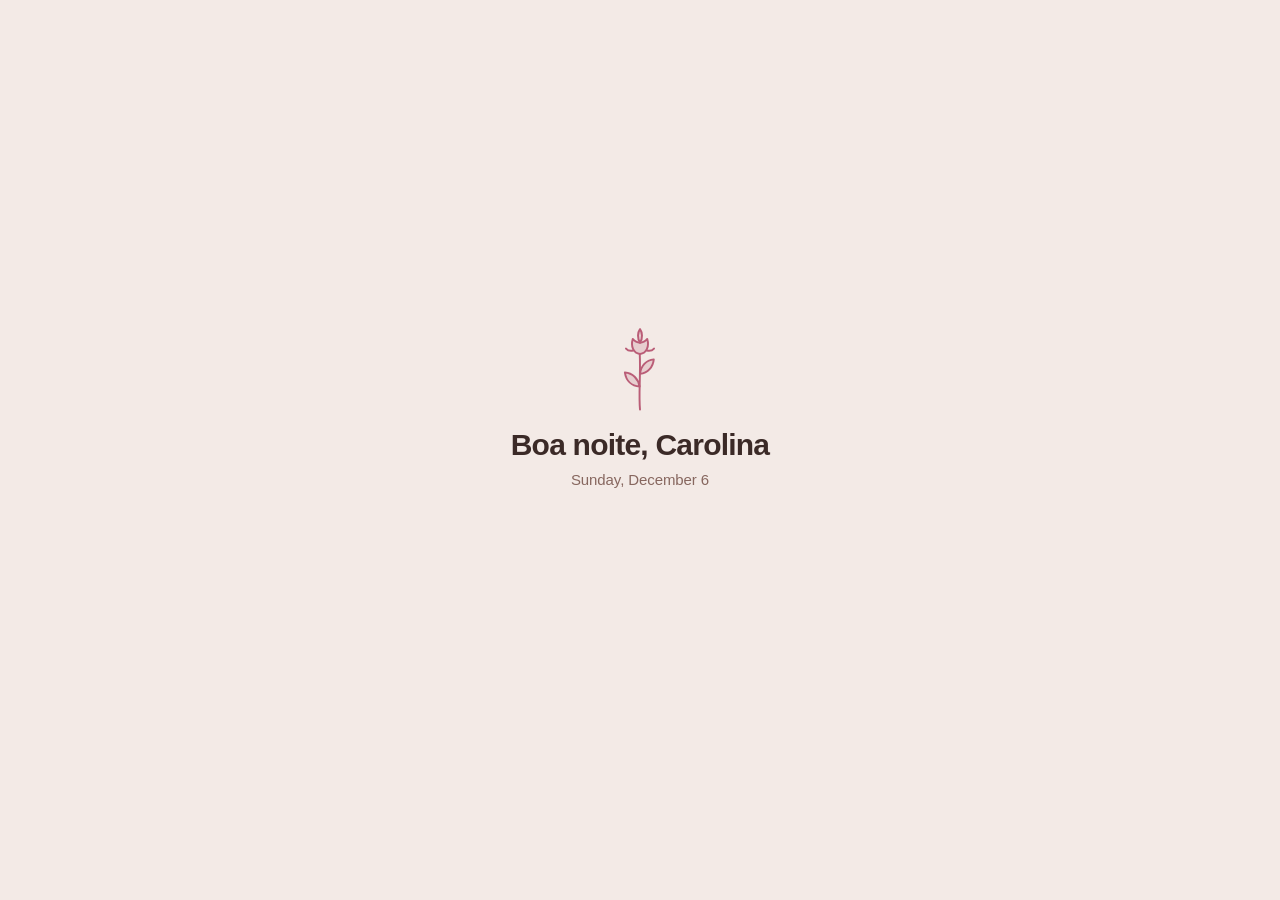
==== commit ec4f2bd1: "Port the Strength Rebuild refine pass to Forte (v2.2.0) Session: ring tap closes editors and drops t" ====
--- a/index.html
+++ b/index.html
@@ -5,7 +5,7 @@
 <meta name="viewport" content="width=device-width, initial-scale=1, maximum-scale=1, viewport-fit=cover, user-scalable=no">
 <title>Forte</title>
 <meta name="description" content="Carolina's gym companion — the Forte program">
-<meta name="theme-color" media="(prefers-color-scheme: light)" content="#F8F1EE">
+<meta name="theme-color" media="(prefers-color-scheme: light)" content="#F3EAE6">
 <meta name="theme-color" media="(prefers-color-scheme: dark)" content="#1D1517">
 <meta name="apple-mobile-web-app-capable" content="yes">
 <meta name="mobile-web-app-capable" content="yes">
--- a/styles.css
+++ b/styles.css
@@ -20,24 +20,26 @@
    data-theme on <html> wins over the OS preference, both directions. */
 
 :root, :root[data-theme="light"] {
-  --bg: #F8F1EE;
-  --glass: rgba(248, 241, 238, 0.86);
-  --surface: #FFFDFC;          /* cards */
+  --bg: #F3EAE6;
+  --glass: rgba(243, 234, 230, 0.86);
+  --glass-clear: rgba(243, 234, 230, 0);
+  --surface: #FFFFFF;          /* cards: crisp white on a blush ground */
   --inset: #F8EFEB;            /* panels inside cards */
   --fill: rgba(96, 44, 54, 0.06);     /* controls */
   --fill-2: rgba(96, 44, 54, 0.11);   /* pressed / selected */
   --sep: rgba(96, 44, 54, 0.1);
   --ink: #3B2A27;
   --dim: #87675F;
-  --faint: #B9A19A;
+  --faint: #9C837C;           /* quietest UI stroke that holds 3:1 on a card */
   --rose: #B44E6B;
   --rose-ink: #A3415D;        /* rose as text */
   --rose-wash: rgba(180, 78, 107, 0.09);
+  --rose-soft: rgba(180, 78, 107, 0.045);   /* a lift under way */
   --rose-line: rgba(180, 78, 107, 0.26);
   --on-rose: #FFF6F3;
   --danger: #B0563B;
-  --card-shadow: 0 1px 2px rgba(96, 44, 54, 0.05), 0 0 0 0.5px rgba(96, 44, 54, 0.06);
-  --seg-on: #FFFDFC;
+  --card-shadow: 0 1px 2px rgba(96, 44, 54, 0.06), 0 0 0 0.5px rgba(96, 44, 54, 0.06);
+  --seg-on: #FFFFFF;
   color-scheme: light;
 }
 
@@ -46,6 +48,7 @@
 :root[data-theme="dark"] {
   --bg: #1D1517;
   --glass: rgba(29, 21, 23, 0.86);
+  --glass-clear: rgba(29, 21, 23, 0);
   --surface: #2A1F22;
   --inset: #33272A;
   --fill: rgba(255, 228, 234, 0.07);
@@ -53,10 +56,11 @@
   --sep: rgba(255, 228, 234, 0.08);
   --ink: #F5EAE7;
   --dim: #B49A96;
-  --faint: #7C6468;
+  --faint: #8E7579;
   --rose: #E08BA0;
   --rose-ink: #EC9DB0;
   --rose-wash: rgba(224, 139, 160, 0.13);
+  --rose-soft: rgba(224, 139, 160, 0.07);
   --rose-line: rgba(224, 139, 160, 0.3);
   --on-rose: #3C1420;
   --danger: #E8917B;
@@ -69,6 +73,7 @@
   :root:not([data-theme]) {
     --bg: #1D1517;
     --glass: rgba(29, 21, 23, 0.86);
+    --glass-clear: rgba(29, 21, 23, 0);
     --surface: #2A1F22;
     --inset: #33272A;
     --fill: rgba(255, 228, 234, 0.07);
@@ -76,10 +81,11 @@
     --sep: rgba(255, 228, 234, 0.08);
     --ink: #F5EAE7;
     --dim: #B49A96;
-    --faint: #7C6468;
+    --faint: #8E7579;
     --rose: #E08BA0;
     --rose-ink: #EC9DB0;
     --rose-wash: rgba(224, 139, 160, 0.13);
+    --rose-soft: rgba(224, 139, 160, 0.07);
     --rose-line: rgba(224, 139, 160, 0.3);
     --on-rose: #3C1420;
     --danger: #E8917B;
@@ -140,13 +146,14 @@
 .ico { width: 20px; height: 20px; flex: none; }
 
 /* Press feedback: everything tappable gives a little under the thumb. */
-.daycard, .prow, .restbtn, .rest-mini, .rest-done, .ring, .rung, .val,
+.upnext, .dayrow, .restbtn, .rest-mini, .rest-done, .ring, .rung, .val,
 .step, .finishbtn, .seg, .setbtn, .progrow, .mrow, .road, .gear, .backlink,
 .switch, .grow-link, .slot-main {
   transition: transform 0.16s var(--ease), opacity 0.16s var(--ease),
               background-color 0.16s var(--ease), color 0.16s var(--ease);
 }
-.daycard:active, .prow:active, .finishbtn:active, .road:active { transform: scale(0.982); }
+.upnext:active, .finishbtn:active, .road:active { transform: scale(0.982); }
+.dayrow:active { background: var(--fill); }
 .restbtn:active, .rest-done:active, .rung:active, .seg:active, .setbtn:active { transform: scale(0.96); }
 .step:active, .rest-mini:active, .gear:active { transform: scale(0.92); background: var(--fill-2); }
 .ring:active { transform: scale(0.88); }
@@ -155,6 +162,9 @@
 
 @media (prefers-reduced-motion: reduce) {
   *, *::before, *::after { transition: none !important; animation: none !important; }
+  .splash .sprig path { stroke-dashoffset: 0; fill-opacity: 0.2; }
+  .ring .ring-check { transition: none !important; }
+  .petal-lift, .ghost { display: none; }
 }
 
 /* ---------- layout ---------- */
@@ -215,30 +225,19 @@
 
 .bloom-mini { width: 15px; height: 15px; color: var(--rose); flex: none; }
 
-/* ---------- home ---------- */
-
-.greet { margin: 6px 0 16px; }
-.greet-ola { font-size: 30px; font-weight: 700; letter-spacing: -0.025em; line-height: 1.12; }
-.greet-date { color: var(--dim); font-size: 16px; margin-top: 3px; }
-
-.daygrid {
-  display: grid; gap: 12px;
-  grid-template-columns: repeat(auto-fit, minmax(150px, 1fr));
-}
-.daycard {
-  display: flex; flex-direction: column;
-  background: var(--surface); box-shadow: var(--card-shadow);
-  border-radius: var(--r-card); padding: 14px 14px 13px 16px; min-height: 164px;
-}
-.daycard .daymark { margin-bottom: 12px; }
-.daycard-name { font-size: 24px; font-weight: 700; letter-spacing: -0.02em; line-height: 1.15; }
-.daycard-sub { color: var(--dim); font-size: 15px; margin-top: 2px; line-height: 1.3; }
-.daycard-last {
-  margin-top: auto; padding-top: 12px;
-  display: flex; align-items: center; justify-content: space-between; gap: 6px;
-  font-size: 13.5px; color: var(--dim);
-}
-.daycard-last .ico { width: 16px; height: 16px; color: var(--faint); }
+/* ---------- home ----------
+   Greeting, one decisive Up next card with the sprig standing on its
+   floor, this week as seven dots, then the other days and Progresso as
+   plain rows. Fits one iPhone screen. */
+
+#app[data-view="home"] { padding-bottom: calc(env(safe-area-inset-bottom) + 12px); }
+.topbar.home { margin-bottom: 0; }
+.topdate { font-size: 15px; font-weight: 500; color: var(--dim); }
+.topbar.home .gear { width: 44px; height: 44px; margin-right: -2px; }
+
+.greet { margin: 4px 0 22px; }
+.greet-ola { font-size: clamp(26px, 7.7vw, 30px); font-weight: 700; letter-spacing: -0.026em; line-height: 1.15; }
+
 .daycard-live, .daycard-done {
   color: var(--rose-ink); font-weight: 600; display: inline-flex; align-items: center; gap: 6px;
 }
@@ -246,24 +245,115 @@
   content: ''; width: 7px; height: 7px; border-radius: 50%; background: var(--rose);
   box-shadow: 0 0 0 3px var(--rose-wash);
 }
-
-.prow {
-  display: flex; align-items: center; gap: 12px;
+.daymark.lg { width: 52px; height: 52px; border-radius: 15px; }
+.daymark.lg .dayglyph { width: 34px; height: 34px; }
+
+/* Up next: Start on the left, the sprig standing on the card's floor to
+   the right — the title gets the full width. */
+.upnext {
+  position: relative; overflow: hidden;
+  display: flex; flex-direction: column;
   background: var(--surface); box-shadow: var(--card-shadow);
-  border-radius: var(--r-card); padding: 13px 14px 13px 13px; margin-top: 12px;
-}
-.prow-mark {
-  width: 40px; height: 40px; flex: none; display: grid; place-items: center;
-  background: var(--rose-wash); border-radius: 12px; color: var(--rose);
-}
-.prow-body { min-width: 0; flex: 1; display: flex; flex-direction: column; }
-.prow-t { font-size: 17px; font-weight: 600; letter-spacing: -0.01em; }
-.prow-s {
-  color: var(--dim); font-size: 14px; margin-top: 1px;
-  white-space: nowrap; overflow: hidden; text-overflow: ellipsis;
-}
-.prow-chev { color: var(--faint); display: flex; }
-.prow-chev .ico { width: 18px; height: 18px; }
+  border-radius: 26px; padding: 22px 20px 20px;
+}
+.upnext-k { display: inline-flex; align-items: center; gap: 6px; font-size: 14px; font-weight: 600; color: var(--rose-ink); }
+.upnext-glyph { display: flex; color: var(--rose); }
+.upnext-glyph .dayglyph { width: 20px; height: 20px; }
+.upnext-k.live { gap: 7px; }
+.upnext-k.live::before {
+  content: ''; width: 7px; height: 7px; border-radius: 50%; background: var(--rose);
+  box-shadow: 0 0 0 3px var(--rose-wash);
+}
+.upnext-name { font-size: 44px; font-weight: 700; letter-spacing: -0.038em; line-height: 1.04; margin-top: 6px; }
+.upnext-sub { color: var(--dim); font-size: 17px; margin-top: 2px; }
+.upnext-foot { display: flex; align-items: flex-end; justify-content: space-between; margin-top: 26px; }
+.upnext-go {
+  height: 54px; min-width: 148px; padding: 0 22px; border-radius: 16px;
+  background: var(--rose); color: var(--on-rose);
+  display: inline-flex; align-items: center; justify-content: center; gap: 4px;
+  font-size: 17px; font-weight: 600;
+}
+.upnext-go .ico { width: 16px; height: 16px; }
+.sprig.upnext-sprig { width: 58px; height: 92px; margin: -56px 6px -20px 0; opacity: 0.42; }
+
+/* This week: seven dots under their letters. Filled = trained; a rose
+   ring = a day still planned; today's letter sits in a small capsule. */
+.week { margin: 24px 4px 0; }
+.week-head { display: flex; justify-content: space-between; align-items: baseline; margin-bottom: 10px; }
+.week-k { font-size: 15px; font-weight: 600; }
+.week-n { font-size: 14px; color: var(--dim); font-variant-numeric: tabular-nums; }
+.wk-row { display: grid; grid-template-columns: repeat(7, minmax(0, 1fr)); gap: 2px; }
+.wk-day { display: flex; flex-direction: column; align-items: center; gap: 7px; }
+.wk-l {
+  font-size: 12px; font-weight: 600; color: var(--dim);
+  min-width: 22px; text-align: center; padding: 2px 0; border-radius: 999px;
+}
+.wk-day.today .wk-l { color: var(--rose-ink); background: var(--rose-wash); font-weight: 700; }
+.wk-dot { width: 12px; height: 12px; border-radius: 50%; box-shadow: inset 0 0 0 1.5px var(--faint); }
+.wk-dot.done { background: var(--rose); box-shadow: none; }
+.wk-dot.plan { box-shadow: inset 0 0 0 1.5px var(--rose); }
+
+/* The other days and Progresso: one inset-grouped list. */
+.homerows { margin-top: 24px; }
+.dayrow {
+  display: flex; align-items: center; gap: 12px; min-height: 54px;
+  padding: 8px 14px 8px 16px; position: relative;
+}
+.dayrow + .dayrow::before {
+  content: ''; position: absolute; top: 0; left: 50px; right: 0;
+  border-top: 0.5px solid var(--sep);
+}
+.dr-glyph { display: flex; color: var(--rose); flex: none; }
+.dr-glyph .dayglyph, .dr-glyph .ico { width: 22px; height: 22px; }
+.dr-body { flex: 1; min-width: 0; display: flex; flex-direction: column; gap: 1px; }
+.dayrow > .dr-name { flex: 1; min-width: 0; }
+.dr-name { font-size: 16px; font-weight: 600; letter-spacing: -0.01em; }
+.dr-sub { color: var(--dim); font-size: 13.5px; }
+.dr-when { color: var(--dim); font-size: 14px; white-space: nowrap; }
+.dayrow > .ico { width: 14px; height: 14px; color: var(--faint); }
+.daycard-done .bloom-mini { width: 14px; height: 14px; }
+.pill {
+  font-size: 13px; font-weight: 600; color: var(--rose-ink); background: var(--rose-wash);
+  border-radius: 999px; padding: 5px 10px; white-space: nowrap; font-variant-numeric: tabular-nums;
+}
+
+/* ---------- greeting splash ----------
+   The sprig draws itself, the words rise; then the words glide up into
+   the home greeting and the page settles in beneath them. About 1.3 s,
+   tap to skip. */
+.splash {
+  position: fixed; inset: 0; z-index: 60; background: var(--bg);
+  display: grid; place-items: center; padding: 0 var(--gutter);
+  transition: background-color 0.4s var(--ease) 0.1s;
+}
+.splash-inner { display: flex; flex-direction: column; align-items: center; transform: translateY(-5vh); }
+.splash .sprig { width: 58px; height: 92px; opacity: 0.9; margin-bottom: 16px; transition: opacity 0.2s; }
+.splash .sprig path {
+  stroke-dasharray: 1 2; stroke-dashoffset: 1; fill-opacity: 0;
+  animation: draw 0.55s cubic-bezier(0.45, 0, 0.15, 1) forwards, fillin 0.35s ease 0.75s forwards;
+}
+.splash .sprig path:nth-child(2) { animation-delay: 0.2s, 0.75s; }
+.splash .sprig path:nth-child(3) { animation-delay: 0.26s, 0.8s; }
+.splash .sprig path:nth-child(4) { animation-delay: 0.42s, 0.85s; }
+.splash .sprig path:nth-child(5) { animation-delay: 0.34s, 0.8s; }
+.splash .sprig path:nth-child(6) { animation-delay: 0.46s, 0.88s; }
+@keyframes draw { to { stroke-dashoffset: 0; } }
+@keyframes fillin { to { fill-opacity: 0.2; } }
+.splash-ola {
+  font-size: clamp(26px, 7.7vw, 30px); font-weight: 700; letter-spacing: -0.026em; line-height: 1.15;
+  white-space: nowrap; opacity: 0;
+  animation: wordsin 0.6s var(--ease) 0.3s forwards;
+  transition: transform 0.56s var(--ease);
+}
+.splash-date { color: var(--dim); font-size: 15px; font-weight: 500; margin-top: 6px; opacity: 0; animation: wordsin 0.6s var(--ease) 0.45s forwards; transition: opacity 0.2s; }
+@keyframes wordsin { from { opacity: 0; translate: 0 8px; } to { opacity: 1; translate: 0 0; } }
+.splash.settling { background-color: transparent; pointer-events: none; }
+.splash.settling .sprig, .splash.settling .splash-date { opacity: 0 !important; animation: none; }
+body.splashing #app .greet-ola, body.settle-in #app .greet-ola { opacity: 0; }
+body.settle-in #app > :not(.greet) { animation: rise 0.5s var(--ease) both; }
+body.settle-in #app > :nth-child(3) { animation-delay: 0.06s; }
+body.settle-in #app > :nth-child(4) { animation-delay: 0.12s; }
+body.settle-in #app > :nth-child(n+5) { animation-delay: 0.18s; }
 
 /* ---------- day header ---------- */
 
@@ -283,6 +373,20 @@
   margin: 0 calc(-1 * var(--gutter)) 8px;
   padding: 8px var(--gutter) 10px;
 }
+/* Edge fade: once the dock is pinned, the list doesn't get sliced off
+   under it — rows dissolve into the glass over a short gradient. Shown
+   only while stuck, so at rest it never tints the first card. */
+.dock::after {
+  content: ''; position: absolute; left: 0; right: 0; top: 100%; height: 28px;
+  background: linear-gradient(to bottom, var(--glass) 0%, var(--glass) 12%, var(--glass-clear) 100%);
+  pointer-events: none; opacity: 0; transition: opacity 0.2s var(--ease);
+}
+.dock.stuck::after { opacity: 1; }
+
+/* The session scrolls without a scroll bar: the trail already says where
+   she is. (scrollbar-width covers Safari 18.2+, the pseudo-element the rest.) */
+html[data-view="day"] { scrollbar-width: none; }
+html[data-view="day"]::-webkit-scrollbar { display: none; width: 0; height: 0; }
 /* Matching strip over the status bar / Dynamic Island band. */
 body::before {
   content: '';
@@ -326,13 +430,13 @@
   background: var(--rose); color: var(--on-rose);
   border-radius: 16px; padding: 0 10px;
 }
-.restbtn-k { font-size: 16px; font-weight: 600; opacity: 0.8; }
+.restbtn .ico { width: 18px; height: 18px; opacity: 0.78; }
 .restbtn-t {
-  font-family: var(--num); font-weight: 600; font-size: 28px; line-height: 1;
+  font-family: var(--num); font-weight: 600; font-size: 30px; line-height: 1;
   font-variant-numeric: tabular-nums; letter-spacing: 0.01em;
 }
 .restbtn.quiet { background: var(--surface); color: var(--ink); box-shadow: var(--card-shadow); }
-.restbtn.quiet .restbtn-k { color: var(--dim); opacity: 1; }
+.restbtn.quiet .ico { color: var(--dim); opacity: 1; }
 
 /* Running rest is the box that fills as she rests — the box is the clock. */
 .rest-running {
@@ -379,7 +483,7 @@
    with a header. Rows are split by hairlines that start at the name. */
 .slotgroup {
   background: var(--surface); box-shadow: var(--card-shadow);
-  border-radius: var(--r-card); overflow: hidden;
+  border-radius: var(--r-card);
   display: grid; grid-template-columns: minmax(0, 1fr);
 }
 .slot { position: relative; padding: 0 14px; }
@@ -392,10 +496,7 @@
   flex: 1; min-width: 0; text-align: left; padding: 11px 0;
   display: flex; flex-direction: column; gap: 1px;
 }
-.slot-name {
-  font-size: 17px; font-weight: 600; letter-spacing: -0.012em; line-height: 1.25;
-  transition: opacity 0.2s;
-}
+.slot-name { font-size: 17px; font-weight: 600; letter-spacing: -0.012em; line-height: 1.25; }
 .note-dot {
   display: none; width: 6px; height: 6px; border-radius: 50%;
   background: var(--rose); margin-left: 7px; vertical-align: 3px;
@@ -404,7 +505,6 @@
 .slot-sub {
   font-size: 14.5px; line-height: 1.3; color: var(--dim);
   white-space: nowrap; overflow: hidden; text-overflow: ellipsis;
-  transition: opacity 0.2s;
 }
 .sub-t {
   font-family: var(--num); font-weight: 500; font-size: 15.5px;
@@ -433,7 +533,7 @@
   display: flex; align-items: center; min-height: 38px;
   padding: 9px 16px 8px 14px;
   font-size: 13.5px; font-weight: 600; color: var(--rose-ink);
-  background: var(--rose-wash);
+  background: var(--rose-wash); border-radius: var(--r-card) var(--r-card) 0 0;
 }
 .gh-live, .gh-done { display: flex; align-items: center; gap: 7px; flex: 1; min-width: 0; }
 .gh-live .ico { width: 15px; height: 15px; }
@@ -448,57 +548,76 @@
 @keyframes spinin { from { transform: rotate(-90deg) scale(0.2); } }
 
 /* The ring: tap when a set is done. 28px visual; an invisible inset
-   extends the hit area to ~50pt. */
+   extends the hit area to ~50pt. Done is one mark everywhere: a soft
+   rose fill and a rose check. */
 .ring {
   width: 28px; height: 28px; flex: none; align-self: center;
-  border-radius: 50%; border: 2px solid var(--faint); background: transparent;
+  border-radius: 50%; background: transparent;
   position: relative; padding: 0;
 }
 .ring::before { content: ''; position: absolute; inset: -11px; }
-.ring.on { background: var(--rose); border-color: var(--rose); }
-.ring.on:not(.counting)::after {
-  content: ''; position: absolute; inset: 0;
-  background: var(--on-rose);
-  -webkit-mask: url("data:image/svg+xml,%3Csvg xmlns='http://www.w3.org/2000/svg' viewBox='0 0 24 24' fill='none' stroke='black' stroke-width='3.2' stroke-linecap='round' stroke-linejoin='round'%3E%3Cpath d='M5 12.5l4.5 4.5L19 7.5'/%3E%3C/svg%3E") center / 15px no-repeat;
-  mask: url("data:image/svg+xml,%3Csvg xmlns='http://www.w3.org/2000/svg' viewBox='0 0 24 24' fill='none' stroke='black' stroke-width='3.2' stroke-linecap='round' stroke-linejoin='round'%3E%3Cpath d='M5 12.5l4.5 4.5L19 7.5'/%3E%3C/svg%3E") center / 15px no-repeat;
-}
-.ring.pop { animation: ringpop 0.34s var(--ease); }
-@keyframes ringpop { 0% { transform: scale(0.82); } 55% { transform: scale(1.12); } 100% { transform: scale(1); } }
-
-/* Counting ring: each tap banks one set and draws an arc of rose. */
-.ring.counting, .ring.counting.on { background: transparent; border: none; }
-.ring.counting svg { position: absolute; inset: 0; width: 28px; height: 28px; }
+.ring svg { position: absolute; inset: 0; width: 28px; height: 28px; overflow: visible; }
 .ring-track { fill: none; stroke: var(--faint); stroke-width: 2; }
 .ring-arc {
   fill: none; stroke: var(--rose); stroke-width: 2.6; stroke-linecap: round;
   transform: rotate(-90deg); transform-origin: center;
-  transition: stroke-dashoffset 0.35s var(--ease);
-}
-.ring.counting.on .ring-track { fill: var(--rose); stroke: var(--rose); }
+  transition: stroke-dashoffset 0.6s cubic-bezier(0.33, 1, 0.68, 1);
+}
+.ring-fill {
+  fill: var(--rose-wash); stroke: none;
+  transform-box: fill-box; transform-origin: center; transform: scale(0);
+}
+.ring-check {
+  fill: none; stroke: var(--rose-ink); stroke-width: 2.4; stroke-linecap: round; stroke-linejoin: round;
+  stroke-dasharray: 1 2; stroke-dashoffset: 1;
+}
+.ring.on .ring-track { stroke: var(--rose); }
+.ring.on .ring-fill { transform: scale(1); }
+.ring.on .ring-check { stroke-dashoffset: 0; }
+/* The completion phrase: the arc closes, the fill blooms out of it, the
+   check writes itself, a petal lifts off; the row settles after. */
+.ring.fresh.on .ring-fill { animation: ringbloom 0.55s cubic-bezier(0.22, 1, 0.36, 1) 0.3s both; }
+.ring.fresh.on .ring-check { animation: draw 0.42s cubic-bezier(0.65, 0, 0.35, 1) 0.46s both; stroke-dashoffset: 1; }
+.ring.fresh.on:not(.counting) .ring-fill { animation-delay: 0s; }
+.ring.fresh.on:not(.counting) .ring-check { animation-delay: 0.16s; }
+@keyframes ringbloom { from { transform: scale(0); } to { transform: scale(1); } }
 .ring-count {
   position: absolute; inset: 0; display: grid; place-items: center;
   font-family: var(--num); font-weight: 600; font-size: 14px; line-height: 1;
   color: var(--rose-ink); font-variant-numeric: tabular-nums;
 }
-.ring-count .ico { width: 15px; height: 15px; }
-.ring.counting.on .ring-count { color: var(--on-rose); }
-
-/* Petal burst — five petals fly off the ring when an exercise is done. */
-.burst { position: absolute; width: 0; height: 0; pointer-events: none; z-index: 2; }
-.burst i {
-  position: absolute; left: -4px; top: -5px; width: 8px; height: 10px;
-  background: var(--rose); border-radius: 50% 50% 50% 50% / 60% 60% 40% 40%;
-  transform: rotate(var(--a)) translateY(-8px) scale(0.6); opacity: 0;
-  animation: petalfly 0.8s var(--ease) var(--d) forwards;
-}
-@keyframes petalfly {
-  0% { opacity: 0.95; transform: rotate(var(--a)) translateY(-8px) scale(0.6); }
-  60% { opacity: 0.8; }
-  100% { opacity: 0; transform: rotate(calc(var(--a) + 40deg)) translateY(-30px) scale(1); }
-}
-
-/* Done rows settle: the line dims and any open drawer folds away. */
-.slot.done .slot-name, .slot.done .slot-sub, .slot.done .val { opacity: 0.42; }
+.ring.pop { animation: ringpop 0.34s var(--ease); }
+@keyframes ringpop { 0% { transform: scale(0.86); } 55% { transform: scale(1.08); } 100% { transform: scale(1); } }
+
+/* One petal lifts off the ring as its exercise finishes: it rises, turns
+   once and fades — after the check has written itself. */
+.petal-lift {
+  position: absolute; left: 50%; top: 50%; width: 10px; height: 13px; margin: -7px 0 0 -5px;
+  pointer-events: none; z-index: 2; opacity: 0;
+  animation: petallift 1.1s cubic-bezier(0.22, 1, 0.36, 1) 0.7s both;
+}
+.petal-lift svg { width: 100%; height: 100%; }
+.petal-lift path { fill: var(--rose); fill-opacity: 0.55; stroke: var(--rose); stroke-width: 1; }
+@keyframes petallift {
+  0% { opacity: 0; transform: translate(0, -2px) rotate(0deg) scale(0.6); }
+  18% { opacity: 0.95; }
+  100% { opacity: 0; transform: translate(10px, -34px) rotate(200deg) scale(1); }
+}
+
+/* A lift under way keeps a soft highlight until its last set. */
+.slot { transition: background-color 0.6s cubic-bezier(0.22, 1, 0.36, 1); }
+.slot.live { background: var(--rose-soft); }
+.slot.live .slot-sub { color: var(--rose-ink); }
+.slotgroup > .slot:first-child { border-radius: var(--r-card) var(--r-card) 0 0; }
+.slotgroup > .slot:last-child { border-radius: 0 0 var(--r-card) var(--r-card); }
+.slotgroup > .slot:only-child { border-radius: var(--r-card); }
+
+/* Done rows settle once the check has written itself: the words dim
+   together, slowly. Undoing snaps straight back; an open drawer folds away. */
+.slot-name, .slot-sub, .slot .val { transition: opacity 0.25s ease; }
+.slot.done .slot-name, .slot.done .slot-sub, .slot.done .val {
+  opacity: 0.5; transition: opacity 1.1s cubic-bezier(0.4, 0, 0.2, 1) 0.82s;
+}
 .slot.done .slot-drawer { display: none; }
 
 .warmup {
@@ -541,7 +660,7 @@
   width: 54px; height: 46px; flex: none; border-radius: var(--r-ctl);
   background: var(--fill); color: var(--ink);
   font-family: var(--num); font-weight: 600; font-size: 19px;
-  font-variant-numeric: tabular-nums;
+  font-variant-numeric: tabular-nums; text-align: center;
 }
 .chip-input {
   flex: 1; min-width: 0; height: 46px; text-align: center;
@@ -580,6 +699,12 @@
 .finishbtn.solid { margin-top: 4px; }
 .finish-wrap { display: grid; gap: 12px; }
 .finish-hint { color: var(--dim); font-size: 15px; margin: 4px 4px 0; }
+.discardbtn {
+  display: block; margin: 10px auto 0; padding: 12px 18px;
+  background: none; border: 0; color: var(--dim); font: inherit; font-size: 15px;
+}
+.discardbtn.off { display: none; }
+.discardbtn.armed { color: var(--danger); font-weight: 600; }
 
 .finish-hero { text-align: center; padding: 6px 0 4px; }
 .bloomwrap { position: relative; width: 116px; height: 116px; margin: 0 auto 6px; }
@@ -663,20 +788,22 @@
 .rl { flex: 1; height: 2px; background: var(--fill-2); margin: 0 3px; border-radius: 1px; }
 .rl.past { background: var(--rose); }
 
-/* Assisted chin-ups: one bar of help, shrinking toward zero. */
-.road-bar { position: relative; height: 6px; margin: 16px 22px 0 0; background: var(--fill-2); border-radius: 3px; }
-.road-bar i { position: absolute; left: 0; top: 0; bottom: 0; background: var(--rose); border-radius: 3px; }
-.road-bar b {
-  position: absolute; top: 50%; width: 16px; height: 16px; margin: -8px 0 0 -8px;
-  border-radius: 50%; background: var(--rose); box-shadow: 0 0 0 4px var(--rose-wash);
-}
-.road-goalmark { position: absolute; right: -22px; top: 50%; margin-top: -9px; opacity: 0.55; }
-.road-goalmark .bloom-mini { width: 18px; height: 18px; }
-.road-ends {
-  display: flex; justify-content: space-between; margin: 7px 22px 0 0;
-  font-family: var(--num); font-weight: 500; font-size: 14px; color: var(--dim);
+/* Assisted chin-ups: the machine's pins as a road to zero. Pins shed are
+   filled, the current pin carries a ring that fills as reps climb toward
+   the top of the range, and the bloom at the end is the first one alone. */
+.pin-track { display: flex; align-items: center; margin-top: 14px; height: 22px; }
+.pin-ring { width: 22px; height: 22px; flex: none; }
+.pin-labels { display: flex; align-items: center; margin-top: 4px; }
+.pin-lab {
+  flex: none; display: flex; justify-content: center; white-space: nowrap;
+  font-family: var(--num); font-weight: 500; font-size: 13px; color: var(--dim);
   font-variant-numeric: tabular-nums;
 }
+.pin-lab.now { color: var(--rose-ink); font-weight: 600; }
+.pin-gap { flex: 1; margin: 0 3px; }
+.pin-gain { margin-top: 10px; font-size: 15px; line-height: 1.35; }
+.pin-gain b { color: var(--rose-ink); font-weight: 600; }
+.pin-now { margin-top: 2px; font-size: 13.5px; color: var(--dim); }
 
 /* Expanded road: its rungs as a vertical rail, the goal on top. */
 .lad {
@@ -701,11 +828,11 @@
 .lad-row.now .lad-meta { color: var(--rose-ink); font-weight: 600; }
 
 /* Next session / since-the-start rows */
-.nrow, .mrow {
+.mrow {
   display: flex; align-items: center; gap: 10px; width: 100%; min-height: 54px;
   padding: 10px 14px 10px 16px; text-align: left; position: relative;
 }
-.nrow + .nrow::before, .mrow + .mrow::before, .tcard + .mrow::before {
+.mrow + .mrow::before, .tcard + .mrow::before {
   content: ''; position: absolute; top: 0; left: 16px; right: 0;
   border-top: 0.5px solid var(--sep);
 }
@@ -716,7 +843,7 @@
 }
 .msub { color: var(--dim); font-size: 14px; line-height: 1.3; }
 .mnum {
-  font-family: var(--num); font-weight: 500; font-size: 18px; color: var(--dim);
+  font-family: var(--num); font-weight: 500; font-size: 20px; color: var(--dim);
   font-variant-numeric: tabular-nums; white-space: nowrap;
 }
 .mnum b { color: var(--ink); font-weight: 600; }
@@ -725,12 +852,23 @@
 .mchev .ico { width: 15px; height: 15px; }
 .mrow.open .mchev { transform: rotate(90deg); color: var(--rose); }
 
+.nextcard { padding: 4px 16px; }
+.nact {
+  display: grid; grid-template-columns: 116px minmax(0, 1fr); gap: 12px; align-items: center;
+  padding: 11px 0; border-top: 0.5px solid var(--sep);
+}
+.nact:first-child, .nalmost:first-child { border-top: none; }
 .npill {
-  flex: none; font-size: 13.5px; font-weight: 600; white-space: nowrap;
+  justify-self: start; font-size: 13.5px; font-weight: 600; white-space: nowrap;
   border-radius: 999px; padding: 5px 11px;
-  color: var(--ink); background: var(--fill-2);
-}
-.nrow.ready .npill { color: var(--on-rose); background: var(--rose); }
+  color: var(--on-rose); background: var(--rose);
+}
+.nact-names { font-size: 16px; font-weight: 600; letter-spacing: -0.01em; line-height: 1.35; }
+.nalmost { color: var(--dim); font-size: 14.5px; line-height: 1.35; padding: 11px 0 12px; border-top: 0.5px solid var(--sep); }
+.nempty { color: var(--dim); font-size: 15px; padding: 12px 0; }
+.msub.up { color: var(--rose-ink); font-weight: 500; }
+.newbest { display: inline-flex; margin-right: 6px; vertical-align: -1px; }
+.newbest .bloom-mini { width: 16px; height: 16px; }
 
 .tcard {
   background: var(--inset); border-radius: 14px;
@@ -741,6 +879,39 @@
 .hist .hist-date { font-weight: 500; font-size: 12px; fill: var(--faint); text-anchor: start; }
 .hist .hist-date.end { text-anchor: end; }
 .tline { color: var(--dim); font-size: 14px; margin-top: 6px; }
+
+/* Since-the-start: one shared timeline. Name and gain on the left, each
+   lift's strength line on the right, all on the same calendar; month
+   guides run through every row and the axis sits at the foot. */
+.sec-note { margin: -4px 4px 10px; font-size: 13.5px; color: var(--dim); line-height: 1.35; }
+.trow, .taxis {
+  display: grid; grid-template-columns: minmax(0, 118px) minmax(0, 1fr);
+  gap: 10px; align-items: center; padding: 11px 14px;
+}
+.trow { width: 100%; position: relative; text-align: left; transition: background-color 0.16s var(--ease); }
+.trow:active { background: var(--fill); }
+.trow + .trow::before, .tcard + .trow::before {
+  content: ''; position: absolute; top: 0; left: 14px; right: 0;
+  border-top: 0.5px solid var(--sep);
+}
+.trow-l { display: flex; flex-direction: column; min-width: 0; }
+.trow-name { font-size: 13.5px; font-weight: 600; letter-spacing: -0.01em; line-height: 1.25; }
+.trow-v { display: flex; align-items: baseline; gap: 6px; margin-top: 1px; }
+.trow-v b {
+  font-family: var(--num); font-variant-numeric: tabular-nums;
+  font-size: 22px; font-weight: 600; line-height: 1.1; color: var(--rose-ink);
+}
+.trow-v span {
+  font-family: var(--num); font-variant-numeric: tabular-nums;
+  font-size: 14px; font-weight: 500; color: var(--dim);
+}
+.tspark { width: 100%; height: auto; overflow: visible; }
+.ts-guide line { stroke: var(--sep); stroke-width: 1; vector-effect: non-scaling-stroke; }
+.ts-area { fill: var(--rose-wash); }
+.ts-line { fill: none; stroke: var(--rose); stroke-width: 2.2; stroke-linejoin: round; stroke-linecap: round; }
+.tspark circle { fill: var(--rose); }
+.taxis { padding: 4px 14px 12px; border-top: 0.5px solid var(--sep); }
+.taxis text { font-family: var(--num); font-size: 14px; font-weight: 500; fill: var(--dim); }
 
 .rhythm-card { padding: 14px 16px 14px; }
 .rhythm { display: flex; justify-content: space-between; align-items: flex-end; gap: 6px; }
@@ -860,3 +1031,57 @@
   max-width: calc(100vw - 40px); text-align: center; z-index: 50;
 }
 #toast.show { opacity: 1; transform: translateX(-50%) translateY(0) scale(1); }
+
+/* ---------- Drive sync ---------- */
+.syncrow { gap: 8px; }
+.synccode {
+  flex: 1; min-width: 0; background: var(--fill); border: none; border-radius: var(--r-sm);
+  padding: 7px 10px; color: var(--ink); font-size: 16px; min-height: 36px;
+}
+.synccode:focus { outline: none; box-shadow: inset 0 0 0 1.5px var(--rose); }
+.syncstate { color: var(--dim); font-size: 15px; text-align: right; flex: 1; min-width: 0; margin-left: 12px; }
+.syncstate.warn { color: var(--danger); }
+.setbtn.quiet { background: none; color: var(--dim); padding-left: 6px; padding-right: 6px; }
+
+/* ---------- the session sheet ----------
+   Home → session: the session rises from the bottom while a still copy of
+   home (the ghost) recedes underneath. Session → home: the ghost of the
+   session drops away and home eases back up. iOS sheet curve. */
+:root { --sheet: cubic-bezier(0.32, 0.72, 0, 1); }
+.ghost {
+  position: fixed; inset: 0; z-index: 1; pointer-events: none; overflow: hidden;
+  background: var(--bg);
+}
+.ghost-page {
+  max-width: 560px; margin: 0 auto;
+  padding: calc(env(safe-area-inset-top) + 6px) var(--gutter) 0;
+}
+.ghost .dock { position: static; }
+.ghost .dock::after { content: none; }
+.ghost.recede { animation: recede 0.5s var(--sheet) both; transform-origin: 50% 30%; }
+.ghost.drop { z-index: 8; animation: drop 0.42s cubic-bezier(0.4, 0, 0.8, 0.4) both; border-radius: 18px 18px 0 0; }
+#app.sheet-in {
+  position: relative; z-index: 2; background: var(--bg); min-height: 100dvh;
+  border-radius: 18px 18px 0 0;
+  animation: sheetin 0.52s var(--sheet) both;
+}
+#app.emerge { animation: emerge 0.5s var(--sheet) both; transform-origin: 50% 30%; }
+@keyframes sheetin { from { transform: translateY(100%); } to { transform: none; } }
+@keyframes recede { to { transform: scale(0.955) translateY(-12px); opacity: 0; } }
+@keyframes drop { to { transform: translateY(100%); } }
+@keyframes emerge { from { transform: scale(0.955) translateY(-12px); opacity: 0; } to { transform: none; opacity: 1; } }
+
+/* Pushes: the new page slides in from the right over the old one, which
+   drifts left a little and dims; Back reverses it. Same curve as the sheet. */
+.ghost.behind { animation: behind 0.5s var(--sheet) both; }
+.ghost.away { z-index: 8; animation: away 0.42s var(--sheet) both; box-shadow: -1px 0 0 var(--sep), -12px 0 32px rgba(60, 20, 30, 0.16); }
+#app.push-in {
+  position: relative; z-index: 2; background: var(--bg); min-height: 100dvh;
+  box-shadow: -1px 0 0 var(--sep), -12px 0 32px rgba(60, 20, 30, 0.16);
+  animation: pushin 0.5s var(--sheet) both;
+}
+#app.pop-in { animation: popin 0.42s var(--sheet) both; }
+@keyframes pushin { from { transform: translateX(100%); } to { transform: none; } }
+@keyframes behind { to { transform: translateX(-28%); opacity: 0.55; } }
+@keyframes away { to { transform: translateX(100%); } }
+@keyframes popin { from { transform: translateX(-28%); opacity: 0.55; } to { transform: none; opacity: 1; } }
